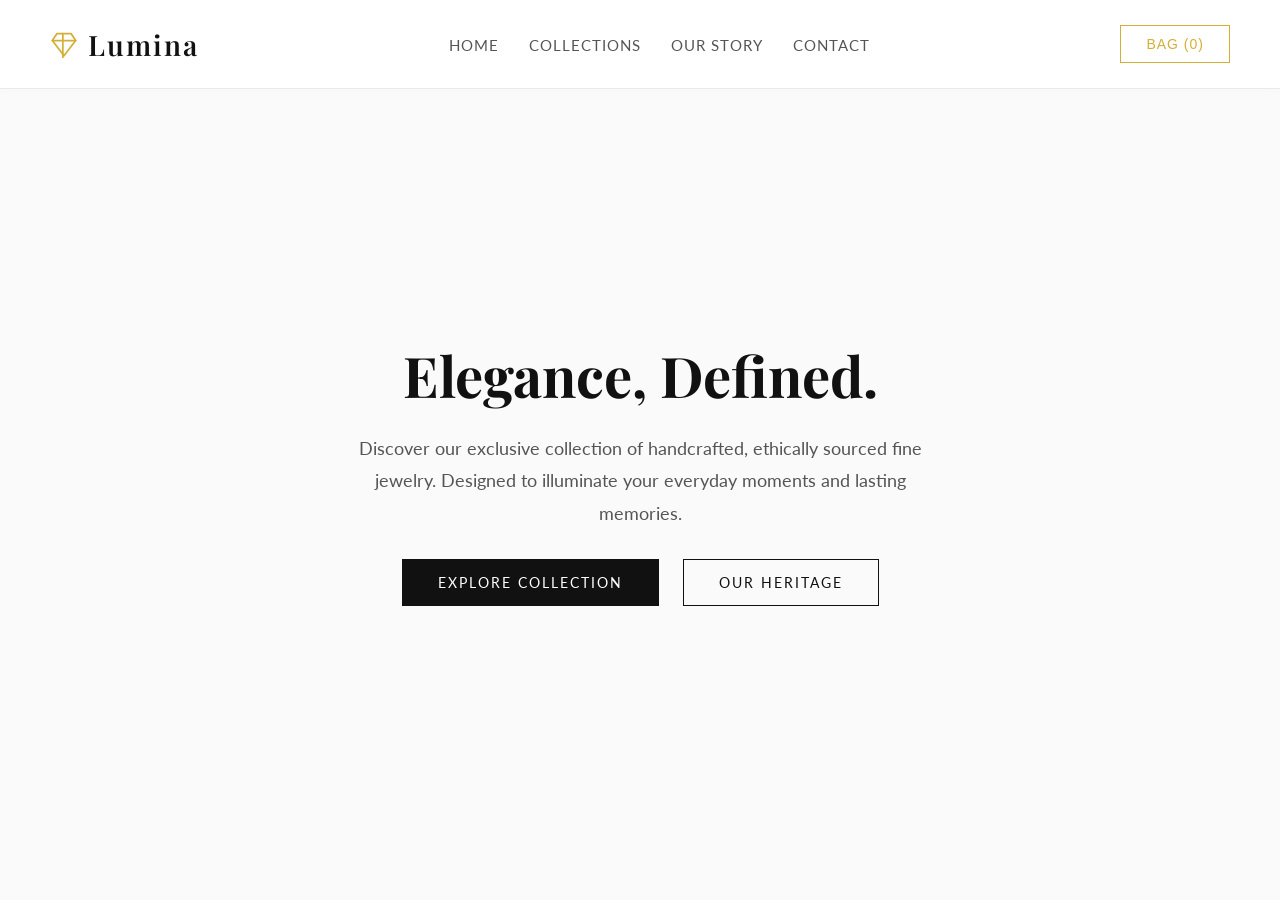
==== index.html @ 466f33d9 "Add files via upload" ====
<!DOCTYPE html>
<html lang="en">
<head>
    <meta charset="UTF-8">
    <meta name="viewport" content="width=device-width, initial-scale=1.0">
    <title>Lumina | Fine Jewelry</title>
    <link rel="stylesheet" href="style.css">
    
    <link rel="preconnect" href="https://app.snipcart.com">
    <link rel="preconnect" href="https://cdn.snipcart.com">
    <link rel="stylesheet" href="https://cdn.snipcart.com/themes/v3.0.31/default/snipcart.css" />
</head>
<body>

    <header>
        <div class="logo" style="display: flex; align-items: center; gap: 10px;">
            <svg width="28" height="28" viewBox="0 0 24 24" fill="none" stroke="#D4AF37" stroke-width="1.5" stroke-linecap="round" stroke-linejoin="round">
                <path d="M6 3h12l4 6-10 13L2 9Z"></path>
                <path d="M11 3v21"></path>
                <path d="M2 9h20"></path>
            </svg>
            Lumina
        </div>
        <nav>
            <ul class="nav-links">
                <li><a href="index.html">Home</a></li>
                <li><a href="products.html">Collections</a></li>
                <li><a href="about.html">Our Story</a></li>
                <li><a href="contact.html">Contact</a></li>
            </ul>
        </nav>
        <button class="snipcart-checkout yellow-basket">
            Bag (<span class="snipcart-items-count">0</span>)
        </button>
    </header>

    <main class="hero">
        <div class="hero-content">
            <h1>Elegance, Defined.</h1>
            <p>Discover our exclusive collection of handcrafted, ethically sourced fine jewelry. Designed to illuminate your everyday moments and lasting memories.</p>
            <div class="cta-buttons">
                <a href="products.html" class="btn primary-btn">Explore Collection</a>
                <a href="about.html" class="btn secondary-btn">Our Heritage</a>
            </div>
        </div>
    </main>

    <script async src="https://cdn.snipcart.com/themes/v3.0.31/default/snipcart.js"></script>
    <div hidden id="snipcart" data-api-key="ODQwMzdhNmEtYWU3Ny00MjI5LTlhM2MtNGY4MDAyZmQyNzFiNjM5MDkyNjI5MzI3NDUwMDEy" data-currency="php"></div>
    <script src="script.js"></script>
</body>
</html>
---- style.css ----
@import url('https://fonts.googleapis.com/css2?family=Playfair+Display:ital,wght@0,400;0,600;1,400&family=Lato:wght@300;400&display=swap');

/* General Reset & Luxury Typography */
* { 
    margin: 0; 
    padding: 0; 
    box-sizing: border-box; 
}

body { 
    background-color: #FAFAFA; /* Pearl White */
    color: #333333; /* Soft Onyx */
    font-family: 'Lato', sans-serif; 
}

h1, h2, h3, .logo {
    font-family: 'Playfair Display', serif;
}

/* Header & Navigation */
header { 
    display: flex; 
    justify-content: space-between; 
    align-items: center; 
    padding: 25px 50px; 
    background-color: #FFFFFF; 
    border-bottom: 1px solid #EAEAEA;
    box-shadow: 0 2px 10px rgba(0,0,0,0.02);
}

.logo { 
    font-size: 28px; 
    font-weight: 600; 
    letter-spacing: 2px; 
    color: #111;
}

.nav-links { 
    list-style: none; 
    display: flex; 
    gap: 30px; 
}

.nav-links a { 
    color: #555555; 
    text-decoration: none; 
    font-size: 15px;
    letter-spacing: 1px;
    text-transform: uppercase;
    transition: color 0.3s ease; 
}

.nav-links a:hover { 
    color: #D4AF37; /* Luxury Gold */
}

/* The Gold Basket */
.yellow-basket { 
    background-color: transparent; 
    color: #D4AF37; 
    border: 1px solid #D4AF37; 
    padding: 10px 25px; 
    border-radius: 0px; /* Sharp corners for luxury feel */
    cursor: pointer; 
    font-size: 14px; 
    text-transform: uppercase;
    letter-spacing: 1px;
    transition: all 0.4s ease; 
}

.yellow-basket:hover { 
    background-color: #D4AF37; 
    color: #FFFFFF; 
}

/* Hero Section */
.hero {
    height: 85vh;
    display: flex;
    align-items: center;
    justify-content: center;
    text-align: center;
    padding: 0 20px;
    /* Elegant Jewelry Background */
    background: linear-gradient(rgba(250, 250, 250, 0.3), rgba(250, 250, 250, 0.8)), url('https://images.unsplash.com/photo-1515562141207-7a88fb7ce338?auto=format&fit=crop&w=1920&q=80');
    background-size: cover;
    background-position: center;
}

.hero-content h1 { 
    font-size: 56px; 
    margin-bottom: 20px; 
    color: #111;
}

.hero-content p { 
    font-size: 18px; 
    max-width: 600px; 
    margin: 0 auto 30px auto; 
    color: #555; 
    line-height: 1.8; 
}

/* Buttons */
.btn { 
    padding: 14px 35px; 
    text-decoration: none; 
    font-size: 14px;
    text-transform: uppercase;
    letter-spacing: 2px;
    margin: 0 10px; 
    display: inline-block; 
    cursor: pointer; 
    border: 1px solid #111; 
    transition: all 0.4s ease;
}

.primary-btn { 
    background-color: #111; 
    color: #FFF; 
}

.primary-btn:hover {
    background-color: #D4AF37;
    border-color: #D4AF37;
}

.secondary-btn { 
    background-color: transparent; 
    color: #111; 
}

.secondary-btn:hover {
    background-color: #f0f0f0;
}

/* Animations */
@keyframes fadeUp {
    from { opacity: 0; transform: translateY(30px); }
    to { opacity: 1; transform: translateY(0); }
}

.hero-content {
    opacity: 0;
    animation: fadeUp 1.2s ease forwards;
}

/* Snipcart Luxury Theme Overrides */
#snipcart {
    --bgColor-default: #FFFFFF; 
    --bgColor-alt: #FAFAFA;
    --color-default: #333333;
    --color-alt: #777777;
    --color-icon: #D4AF37;
    --color-brand: #D4AF37;
    --color-link: #D4AF37;
    --color-buttonPrimary: #111111;
    --color-buttonPrimary-hover: #D4AF37;
    --color-buttonPrimary-text: #FFFFFF; 
    --borderColor-default: #EEEEEE;
}

/* Mobile Responsiveness */
@media (max-width: 768px) {
    header { flex-direction: column; padding: 20px; gap: 15px; text-align: center; }
    .nav-links { flex-wrap: wrap; justify-content: center; gap: 15px; }
    .hero-content h1 { font-size: 36px; }
}
/* =========================================
   LUXURY PRODUCT GRID - 
   ========================================= */
.shop-container { 
    max-width: 1200px; 
    margin: 60px auto; 
    padding: 20px; 
}

.product-grid { 
    display: grid; 
    grid-template-columns: repeat(auto-fit, minmax(300px, 1fr)); 
    gap: 40px; 
}

.product-card { 
    background-color: #FFFFFF; 
    padding: 30px; 
    text-align: center; 
    border: 1px solid #EAEAEA;
    transition: all 0.5s ease; 
    opacity: 0; 
    animation: fadeUp 0.8s ease forwards;
}

.product-card:hover { 
    transform: translateY(-8px); 
    box-shadow: 0 15px 30px rgba(0,0,0,0.05); 
    border-color: #D4AF37;
}

/* Staggered Animations */
.product-card:nth-child(1) { animation-delay: 0.1s; }
.product-card:nth-child(2) { animation-delay: 0.2s; }
.product-card:nth-child(3) { animation-delay: 0.3s; }
.product-card:nth-child(4) { animation-delay: 0.4s; }
.product-card:nth-child(5) { animation-delay: 0.5s; }

.product-card h3 { 
    margin-bottom: 10px; 
    font-size: 22px; 
    color: #111;
}

.product-card .category { 
    font-size: 11px; 
    color: #D4AF37; 
    margin-bottom: 15px; 
    text-transform: uppercase; 
    letter-spacing: 2px;
}

.product-card .desc { 
    font-size: 14px; 
    color: #777; 
    margin-bottom: 25px; 
    height: 40px; 
    line-height: 1.5;
}

.product-card .price { 
    font-size: 20px; 
    font-weight: 600; 
    margin-bottom: 25px; 
    color: #111;
}

.product-img {
    width: 100%;
    height: 280px;
    object-fit: cover;
    margin-bottom: 20px;
    transition: transform 0.7s ease;
}

.product-card:hover .product-img {
    transform: scale(1.05);
}

.search-container input {
    padding: 12px 20px; 
    width: 100%; 
    max-width: 400px; 
    border: 1px solid #EAEAEA; 
    background-color: #FAFAFA; 
    color: #333; 
    font-family: 'Lato', sans-serif;
    outline: none;
    transition: border 0.3s ease;
}

.search-container input:focus {
    border-color: #D4AF37;
}
/* =========================================
   ABOUT PAGE (LUXURY THEME)
   ========================================= */
.about-container { max-width: 1000px; margin: 60px auto; padding: 20px; text-align: center; }
.company-info h1 { margin-bottom: 20px; color: #111; font-size: 36px; }
.company-info p { color: #555; line-height: 1.8; margin-bottom: 50px; }
.mission-vision { display: flex; gap: 30px; margin-bottom: 60px; }
.mission-vision .card { background-color: #FFF; padding: 40px; border: 1px solid #EAEAEA; flex: 1; box-shadow: 0 5px 15px rgba(0,0,0,0.02); }
.mission-vision h2 { color: #D4AF37; margin-bottom: 20px; font-size: 24px; }

.team-section { margin-bottom: 60px; }
.team-section h2 { margin-bottom: 40px; color: #111; font-size: 32px;}
.hierarchy { display: flex; flex-direction: column; align-items: center; gap: 40px; }
.tier { display: flex; justify-content: center; gap: 30px; }
.team-member { background-color: #FFF; padding: 30px 50px; border: 1px solid #EAEAEA; text-align: center; min-width: 250px; box-shadow: 0 5px 15px rgba(0,0,0,0.02); }
.team-img { width: 80px; height: 80px; border-radius: 50%; object-fit: cover; border: 2px solid #D4AF37; margin-bottom: 15px; }
.team-member h3 { margin-bottom: 5px; font-size: 20px; color: #111; }
.team-member .role { color: #D4AF37; font-size: 12px; text-transform: uppercase; letter-spacing: 1px; }

.suppliers-section { background-color: #FFF; padding: 40px; border: 1px solid #EAEAEA; }
.suppliers-section h2 { color: #111; margin-bottom: 20px; }
.suppliers-section ul { list-style: none; color: #555; line-height: 2; }

/* =========================================
   CONTACT PAGE (LUXURY THEME)
   ========================================= */
.contact-container { max-width: 1000px; margin: 60px auto; padding: 20px; }
.contact-wrapper { display: flex; gap: 50px; flex-wrap: wrap; }
.contact-info, .contact-form-container { flex: 1; min-width: 300px; background-color: #FFF; padding: 40px; border: 1px solid #EAEAEA; box-shadow: 0 5px 15px rgba(0,0,0,0.02); }
.contact-info h2, .contact-form-container h2 { margin-bottom: 25px; color: #111; }
.contact-info p { color: #555; margin-bottom: 25px; line-height: 1.8; }
.info-list { list-style: none; margin-bottom: 30px; }
.info-list li { margin-bottom: 15px; color: #333; }

.contact-form .form-group { margin-bottom: 25px; }
.contact-form label { display: block; margin-bottom: 10px; color: #555; font-size: 12px; text-transform: uppercase; letter-spacing: 1px; text-align: left; }
.contact-form input, .contact-form select, .contact-form textarea { width: 100%; padding: 15px; background-color: #FAFAFA; border: 1px solid #EAEAEA; color: #333; font-family: 'Lato', sans-serif; outline: none; transition: border 0.3s ease; }
.contact-form input:focus, .contact-form select:focus, .contact-form textarea:focus { border-color: #D4AF37; }
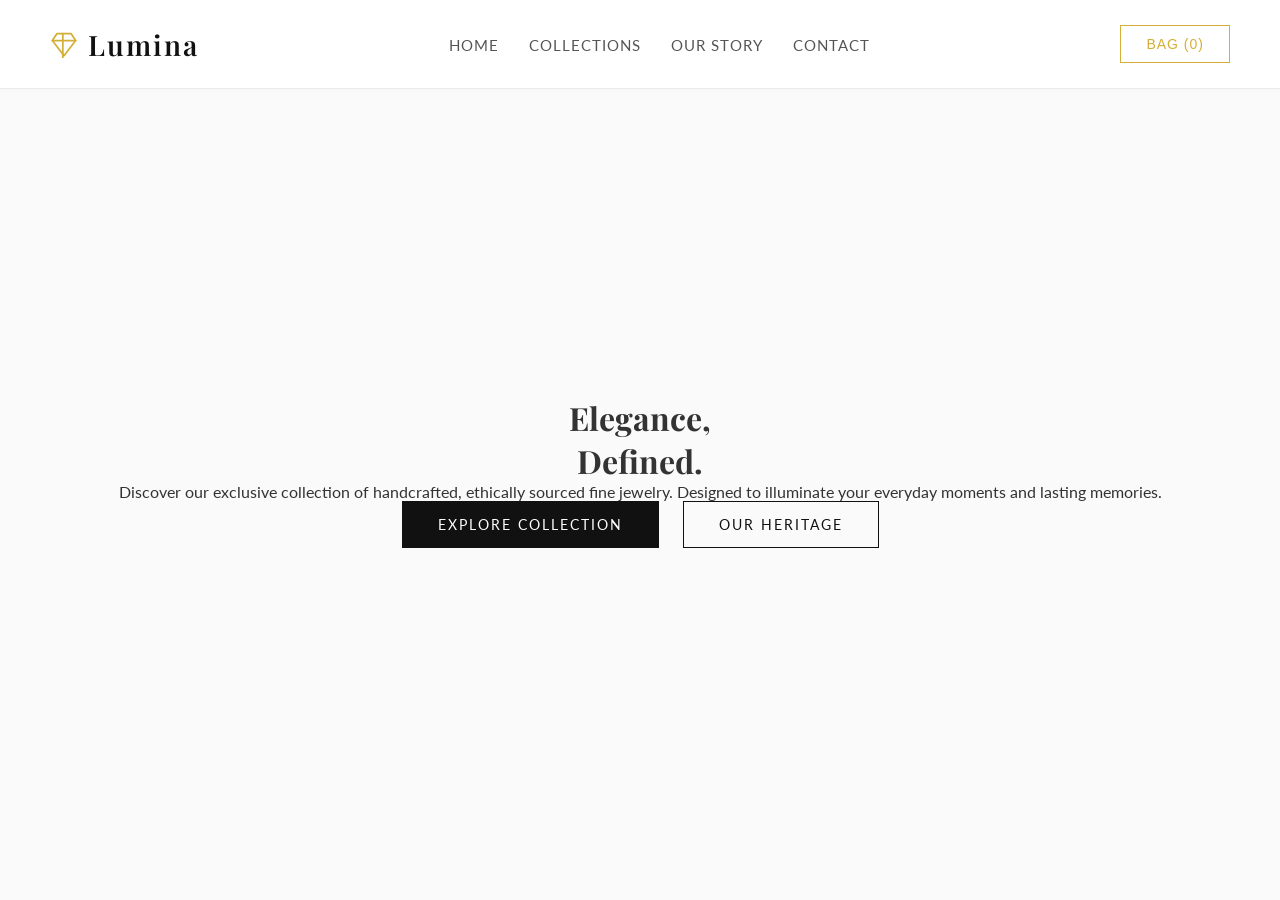
==== commit b02d6737: "Update index.html" ====
--- a/index.html
+++ b/index.html
@@ -1,52 +1,53 @@
-<!DOCTYPE html>
-<html lang="en">
-<head>
-    <meta charset="UTF-8">
-    <meta name="viewport" content="width=device-width, initial-scale=1.0">
-    <title>Lumina | Fine Jewelry</title>
-    <link rel="stylesheet" href="style.css">
-    
-    <link rel="preconnect" href="https://app.snipcart.com">
-    <link rel="preconnect" href="https://cdn.snipcart.com">
-    <link rel="stylesheet" href="https://cdn.snipcart.com/themes/v3.0.31/default/snipcart.css" />
-</head>
-<body>
+    <!DOCTYPE html>
+    <html lang="en">
+    <head>
+        <meta charset="UTF-8">
+        <meta name="viewport" content="width=device-width, initial-scale=1.0">
+        <title>Lumina | Fine Jewelry</title>
+        <link rel="stylesheet" href="style.css">
+        
+        <link rel="preconnect" href="https://app.snipcart.com">
+        <link rel="preconnect" href="https://cdn.snipcart.com">
+        <link rel="stylesheet" href="https://cdn.snipcart.com/themes/v3.0.31/default/snipcart.css" />
+    </head>
+    <body>
 
-    <header>
-        <div class="logo" style="display: flex; align-items: center; gap: 10px;">
-            <svg width="28" height="28" viewBox="0 0 24 24" fill="none" stroke="#D4AF37" stroke-width="1.5" stroke-linecap="round" stroke-linejoin="round">
-                <path d="M6 3h12l4 6-10 13L2 9Z"></path>
-                <path d="M11 3v21"></path>
-                <path d="M2 9h20"></path>
-            </svg>
-            Lumina
-        </div>
-        <nav>
-            <ul class="nav-links">
-                <li><a href="index.html">Home</a></li>
-                <li><a href="products.html">Collections</a></li>
-                <li><a href="about.html">Our Story</a></li>
-                <li><a href="contact.html">Contact</a></li>
-            </ul>
-        </nav>
-        <button class="snipcart-checkout yellow-basket">
-            Bag (<span class="snipcart-items-count">0</span>)
-        </button>
-    </header>
+        <header>
+            <div class="logo" style="display: flex; align-items: center; gap: 10px;">
+                <svg width="28" height="28" viewBox="0 0 24 24" fill="none" stroke="#D4AF37" stroke-width="1.5" stroke-linecap="round" stroke-linejoin="round">
+                    <path d="M6 3h12l4 6-10 13L2 9Z"></path>
+                    <path d="M11 3v21"></path>
+                    <path d="M2 9h20"></path>
+                </svg>
+                Lumina
+            </div>
+            <nav>
+                <ul class="nav-links">
+                    <li><a href="index.html">Home</a></li>
+                    <li><a href="products.html">Collections</a></li>
+                    <li><a href="about.html">Our Story</a></li>
+                    <li><a href="contact.html">Contact</a></li>
+                </ul>
+            </nav>
+            <button class="snipcart-checkout yellow-basket">
+                Bag (<span class="snipcart-items-count">0</span>)
+            </button>
+        </header>
 
-    <main class="hero">
-        <div class="hero-content">
-            <h1>Elegance, Defined.</h1>
-            <p>Discover our exclusive collection of handcrafted, ethically sourced fine jewelry. Designed to illuminate your everyday moments and lasting memories.</p>
-            <div class="cta-buttons">
-                <a href="products.html" class="btn primary-btn">Explore Collection</a>
-                <a href="about.html" class="btn secondary-btn">Our Heritage</a>
+        <main class="hero">
+            <div class="hero-text">
+                <h1>Elegance,<br>Defined.</h1>
+                <p>Discover our exclusive collection of handcrafted, ethically sourced fine jewelry. Designed to illuminate your everyday moments and lasting memories.</p>
+                <div class="cta-buttons">
+                    <a href="products.html" class="btn primary-btn">Explore Collection</a>
+                    <a href="about.html" class="btn secondary-btn">Our Heritage</a>
+                </div>
             </div>
-        </div>
-    </main>
+            <div class="hero-image"></div>
+        </main>
 
-    <script async src="https://cdn.snipcart.com/themes/v3.0.31/default/snipcart.js"></script>
-    <div hidden id="snipcart" data-api-key="ODQwMzdhNmEtYWU3Ny00MjI5LTlhM2MtNGY4MDAyZmQyNzFiNjM5MDkyNjI5MzI3NDUwMDEy" data-currency="php"></div>
-    <script src="script.js"></script>
-</body>
-</html>+        <script async src="https://cdn.snipcart.com/themes/v3.0.31/default/snipcart.js"></script>
+        <div hidden id="snipcart" data-api-key="ODQwMzdhNmEtYWU3Ny00MjI5LTlhM2MtNGY4MDAyZmQyNzFiNjM5MDkyNjI5MzI3NDUwMDEy" data-currency="php"></div>
+        <script src="script.js"></script>
+    </body>
+    </html>
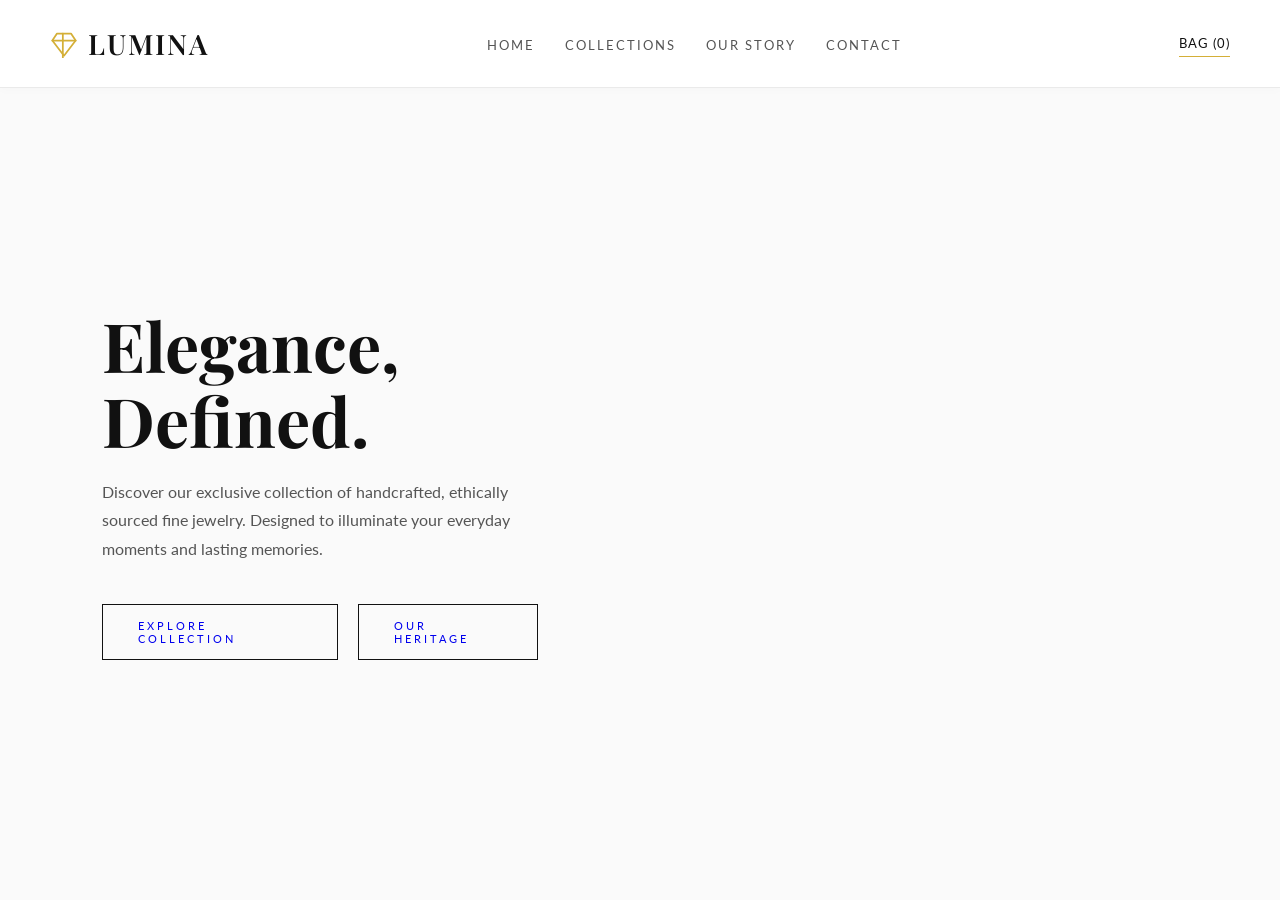
==== commit a0cb9adb: "Update index.html" ====
--- a/index.html
+++ b/index.html
@@ -47,7 +47,7 @@
         </main>
 
         <script async src="https://cdn.snipcart.com/themes/v3.0.31/default/snipcart.js"></script>
-        <div hidden id="snipcart" data-api-key="ODQwMzdhNmEtYWU3Ny00MjI5LTlhM2MtNGY4MDAyZmQyNzFiNjM5MDkyNjI5MzI3NDUwMDEy" data-currency="php"></div>
+        <div hidden id="snipcart" data-api-key="ZjcyM2M0YTAtOWQ5Zi00ODljLTkwZDQtMDY2Mzk1NTE3ZDMyNjM5MTAwMDE5Mzc3NTAxNTI1" data-currency="php"></div>
         <script src="script.js"></script>
     </body>
     </html>
--- a/style.css
+++ b/style.css
@@ -1,6 +1,8 @@
 @import url('https://fonts.googleapis.com/css2?family=Playfair+Display:ital,wght@0,400;0,600;1,400&family=Lato:wght@300;400&display=swap');
 
-/* General Reset & Luxury Typography */
+/* =========================================
+   GENERAL RESET & LUXURY TYPOGRAPHY
+   ========================================= */
 * { 
     margin: 0; 
     padding: 0; 
@@ -17,7 +19,9 @@
     font-family: 'Playfair Display', serif;
 }
 
-/* Header & Navigation */
+/* =========================================
+   HEADER & NAVIGATION
+   ========================================= */
 header { 
     display: flex; 
     justify-content: space-between; 
@@ -26,6 +30,7 @@
     background-color: #FFFFFF; 
     border-bottom: 1px solid #EAEAEA;
     box-shadow: 0 2px 10px rgba(0,0,0,0.02);
+    position: relative; /* Fixes overlap */
 }
 
 .logo { 
@@ -33,6 +38,7 @@
     font-weight: 600; 
     letter-spacing: 2px; 
     color: #111;
+    text-transform: uppercase;
 }
 
 .nav-links { 
@@ -44,8 +50,8 @@
 .nav-links a { 
     color: #555555; 
     text-decoration: none; 
-    font-size: 15px;
-    letter-spacing: 1px;
+    font-size: 13px;
+    letter-spacing: 2px;
     text-transform: uppercase;
     transition: color 0.3s ease; 
 }
@@ -57,95 +63,249 @@
 /* The Gold Basket */
 .yellow-basket { 
     background-color: transparent; 
-    color: #D4AF37; 
-    border: 1px solid #D4AF37; 
-    padding: 10px 25px; 
-    border-radius: 0px; /* Sharp corners for luxury feel */
+    color: #111; 
+    border: none;
+    border-bottom: 1px solid #D4AF37;
+    padding: 5px 0; 
     cursor: pointer; 
-    font-size: 14px; 
+    font-size: 13px; 
+    font-family: 'Lato', sans-serif;
     text-transform: uppercase;
     letter-spacing: 1px;
     transition: all 0.4s ease; 
 }
 
 .yellow-basket:hover { 
-    background-color: #D4AF37; 
-    color: #FFFFFF; 
-}
-
-/* Hero Section */
+    color: #D4AF37; 
+}
+
+/* =========================================
+   HERO SECTION (SPLIT EDITORIAL DESIGN)
+   ========================================= */
 .hero {
-    height: 85vh;
+    height: 88vh; 
     display: flex;
     align-items: center;
-    justify-content: center;
-    text-align: center;
-    padding: 0 20px;
-    /* Elegant Jewelry Background */
-    background: linear-gradient(rgba(250, 250, 250, 0.3), rgba(250, 250, 250, 0.8)), url('https://images.unsplash.com/photo-1515562141207-7a88fb7ce338?auto=format&fit=crop&w=1920&q=80');
-    background-size: cover;
-    background-position: center;
-}
-
-.hero-content h1 { 
-    font-size: 56px; 
+    justify-content: space-between;
+    background-color: #FAFAFA;
+    padding: 0; /* Removing padding so the image bleeds to the edge */
+}
+
+.hero-text {
+    width: 50%;
+    padding: 0 8%;
+    text-align: left;
+    opacity: 0;
+    animation: slideRight 1.2s ease forwards;
+}
+
+.hero-image {
+    width: 50%;
+    height: 100%;
+    /* Stunning crisp jewelry image, no fade */
+    background: url('https://images.unsplash.com/photo-1515562141207-7a88fb7ce338?auto=format&fit=crop&w=1920&q=80') center/cover no-repeat;
+    opacity: 0;
+    animation: slideLeft 1.2s ease forwards;
+}
+
+.hero-text h1 { 
+    font-size: 68px; /* Massive editorial font */
     margin-bottom: 20px; 
     color: #111;
-}
-
-.hero-content p { 
-    font-size: 18px; 
-    max-width: 600px; 
-    margin: 0 auto 30px auto; 
+    line-height: 1.1;
+}
+
+.hero-text p { 
+    font-size: 16px; 
+    margin-bottom: 40px; 
     color: #555; 
     line-height: 1.8; 
-}
-
-/* Buttons */
+    max-width: 450px;
+}
+
+.cta-buttons {
+    display: flex;
+    gap: 20px;
+}
+
 .btn { 
     padding: 14px 35px; 
     text-decoration: none; 
-    font-size: 14px;
-    text-transform: uppercase;
-    letter-spacing: 2px;
-    margin: 0 10px; 
+    font-size: 11px;
+    text-transform: uppercase;
+    letter-spacing: 3px;
+    margin: 0; /* Resetting margin for the flex layout */
     display: inline-block; 
     cursor: pointer; 
     border: 1px solid #111; 
     transition: all 0.4s ease;
 }
 
-.primary-btn { 
-    background-color: #111; 
-    color: #FFF; 
-}
-
-.primary-btn:hover {
-    background-color: #D4AF37;
-    border-color: #D4AF37;
-}
-
-.secondary-btn { 
+/* Custom Sliding Animations */
+@keyframes slideRight {
+    from { opacity: 0; transform: translateX(-40px); }
+    to { opacity: 1; transform: translateX(0); }
+}
+
+@keyframes slideLeft {
+    from { opacity: 0; transform: translateX(40px); }
+    to { opacity: 1; transform: translateX(0); }
+}
+
+/* =========================================
+   "LOOKBOOK" COLLECTION LAYOUT
+   ========================================= */
+.shop-container { max-width: 1000px; margin: 60px auto; padding: 20px; }
+
+.product-grid { 
+    display: flex; 
+    flex-direction: column; 
+    gap: 80px; 
+}
+
+.product-card { 
+    display: flex;
+    flex-direction: row;
+    align-items: center;
     background-color: transparent; 
-    color: #111; 
-}
-
-.secondary-btn:hover {
-    background-color: #f0f0f0;
-}
-
-/* Animations */
+    border: none;
+    border-bottom: 1px solid #EAEAEA;
+    padding-bottom: 50px;
+    gap: 50px;
+    opacity: 0; 
+    animation: fadeUp 0.8s ease forwards;
+}
+
+.product-card:nth-child(1) { animation-delay: 0.1s; }
+.product-card:nth-child(2) { animation-delay: 0.2s; }
+.product-card:nth-child(3) { animation-delay: 0.3s; }
+.product-card:nth-child(4) { animation-delay: 0.4s; }
+.product-card:nth-child(5) { animation-delay: 0.5s; }
+
+.product-img {
+    width: 50%;
+    height: 450px; 
+    object-fit: cover;
+    border-radius: 4px;
+    box-shadow: 0 10px 30px rgba(0,0,0,0.05);
+}
+
+.product-info {
+    width: 50%;
+    text-align: left;
+    display: flex;
+    flex-direction: column;
+}
+
+.product-info h3 { margin-bottom: 15px; font-size: 32px; color: #111; }
+.product-info .category { font-size: 12px; color: #D4AF37; margin-bottom: 25px; text-transform: uppercase; letter-spacing: 3px; }
+.product-info .desc { font-size: 15px; color: #555; margin-bottom: 35px; line-height: 1.8; }
+.product-info .price { font-size: 24px; font-weight: 600; margin-bottom: 35px; color: #111; }
+
+.bag-btn {
+    align-self: flex-start;
+    background: transparent;
+    color: #111;
+    border: 1px solid #111;
+    padding: 15px 35px;
+    font-size: 11px;
+    text-transform: uppercase;
+    letter-spacing: 3px;
+    cursor: pointer;
+    transition: all 0.4s ease;
+}
+
+.bag-btn:hover { background: #111; color: #FFF; border-color: #111; }
+
+
+/* =========================================
+   ATELIER (ABOUT) PAGE
+   ========================================= */
+.about-container { max-width: 900px; margin: 80px auto; padding: 20px; text-align: center; }
+.company-info h1 { margin-bottom: 30px; color: #111; font-size: 48px; letter-spacing: 2px; }
+.company-info > p { color: #555; line-height: 2; margin: 0 auto 80px; max-width: 700px; font-size: 16px; font-weight: 300; }
+
+.mission-vision { display: flex; gap: 60px; margin-bottom: 100px; text-align: left; }
+.mission-vision .card { background: transparent; padding: 0; border: none; border-top: 1px solid #D4AF37; padding-top: 30px; flex: 1; box-shadow: none; }
+.mission-vision h2 { color: #111; margin-bottom: 20px; font-size: 28px; }
+.mission-vision p { color: #555; line-height: 1.8; font-size: 15px; }
+
+.team-section { margin-bottom: 100px; }
+.team-section h2 { margin-bottom: 60px; font-size: 36px; color: #111; letter-spacing: 1px; }
+
+/* Horizontal Artisan Layout */
+.hierarchy { 
+    display: flex; 
+    flex-direction: row; 
+    justify-content: center; 
+    align-items: flex-start; 
+    gap: 80px; 
+    flex-wrap: wrap; 
+}
+
+.tier { 
+    display: contents; 
+}
+
+.team-member { 
+    background: transparent; 
+    padding: 0; 
+    border: none; 
+    text-align: center; 
+    min-width: 200px; 
+    box-shadow: none; 
+    transition: transform 0.4s ease; 
+}
+.team-member:hover { transform: translateY(-5px); }
+
+/* High-Fashion Grayscale Effect */
+.team-img { 
+    width: 160px; 
+    height: 160px; 
+    border-radius: 50%; 
+    object-fit: cover; 
+    border: none; 
+    box-shadow: 0 15px 35px rgba(0,0,0,0.08); 
+    margin-bottom: 25px; 
+    filter: grayscale(100%); 
+    transition: all 0.5s ease; 
+}
+.team-member:hover .team-img { filter: grayscale(0%); box-shadow: 0 20px 40px rgba(212, 175, 55, 0.3); }
+
+.team-member h3 { margin-bottom: 8px; font-size: 22px; color: #111; }
+.team-member .role { color: #D4AF37; font-size: 11px; text-transform: uppercase; letter-spacing: 2px; }
+
+/* Suppliers */
+.suppliers-section { border-top: 1px solid #EAEAEA; border-bottom: 1px solid #EAEAEA; padding: 60px 0; background: transparent; }
+.suppliers-section h2 { margin-bottom: 40px; font-size: 28px; color: #111; text-transform: uppercase; letter-spacing: 4px; }
+.suppliers-section ul { list-style: none; display: flex; flex-wrap: wrap; justify-content: center; gap: 40px; }
+.suppliers-section li { color: #777; font-size: 12px; text-transform: uppercase; letter-spacing: 3px; transition: color 0.3s ease; }
+.suppliers-section li:hover { color: #D4AF37; }
+
+/* =========================================
+   CONCIERGE (CONTACT) PAGE
+   ========================================= */
+.contact-container { max-width: 1000px; margin: 60px auto; padding: 20px; text-align: center; }
+.contact-info h2, .contact-form-container h2 { margin-bottom: 20px; color: #111; font-size: 32px; }
+.contact-info p { color: #555; line-height: 1.8; margin-bottom: 40px; }
+.contact-wrapper { display: flex; gap: 50px; flex-wrap: wrap; text-align: left; }
+.contact-info, .contact-form-container { background-color: #FFF; padding: 40px; border: 1px solid #EAEAEA; flex: 1; box-shadow: 0 5px 15px rgba(0,0,0,0.02); }
+.contact-form .form-group { margin-bottom: 25px; }
+.contact-form label { display: block; margin-bottom: 10px; color: #555; font-size: 12px; text-transform: uppercase; letter-spacing: 1px; }
+.contact-form input, .contact-form select, .contact-form textarea { width: 100%; padding: 15px; background-color: #FAFAFA; border: 1px solid #EAEAEA; color: #333; font-family: 'Lato', sans-serif; outline: none; transition: border 0.3s ease; }
+.contact-form input:focus, .contact-form select:focus, .contact-form textarea:focus { border-color: #D4AF37; }
+
+/* =========================================
+   SEARCH BAR & UTILITIES
+   ========================================= */
+.search-container input { padding: 12px 20px; width: 100%; max-width: 400px; border: 1px solid #EAEAEA; background-color: #FAFAFA; color: #333; outline: none; }
+
 @keyframes fadeUp {
     from { opacity: 0; transform: translateY(30px); }
     to { opacity: 1; transform: translateY(0); }
 }
 
-.hero-content {
-    opacity: 0;
-    animation: fadeUp 1.2s ease forwards;
-}
-
-/* Snipcart Luxury Theme Overrides */
+/* Snipcart Light Theme */
 #snipcart {
     --bgColor-default: #FFFFFF; 
     --bgColor-alt: #FAFAFA;
@@ -160,141 +320,31 @@
     --borderColor-default: #EEEEEE;
 }
 
-/* Mobile Responsiveness */
+/* =========================================
+   MOBILE RESPONSIVENESS
+   ========================================= */
 @media (max-width: 768px) {
     header { flex-direction: column; padding: 20px; gap: 15px; text-align: center; }
     .nav-links { flex-wrap: wrap; justify-content: center; gap: 15px; }
-    .hero-content h1 { font-size: 36px; }
-}
-/* =========================================
-   LUXURY PRODUCT GRID - 
-   ========================================= */
-.shop-container { 
-    max-width: 1200px; 
-    margin: 60px auto; 
-    padding: 20px; 
-}
-
-.product-grid { 
-    display: grid; 
-    grid-template-columns: repeat(auto-fit, minmax(300px, 1fr)); 
-    gap: 40px; 
-}
-
-.product-card { 
-    background-color: #FFFFFF; 
-    padding: 30px; 
-    text-align: center; 
-    border: 1px solid #EAEAEA;
-    transition: all 0.5s ease; 
-    opacity: 0; 
-    animation: fadeUp 0.8s ease forwards;
-}
-
-.product-card:hover { 
-    transform: translateY(-8px); 
-    box-shadow: 0 15px 30px rgba(0,0,0,0.05); 
-    border-color: #D4AF37;
-}
-
-/* Staggered Animations */
-.product-card:nth-child(1) { animation-delay: 0.1s; }
-.product-card:nth-child(2) { animation-delay: 0.2s; }
-.product-card:nth-child(3) { animation-delay: 0.3s; }
-.product-card:nth-child(4) { animation-delay: 0.4s; }
-.product-card:nth-child(5) { animation-delay: 0.5s; }
-
-.product-card h3 { 
-    margin-bottom: 10px; 
-    font-size: 22px; 
-    color: #111;
-}
-
-.product-card .category { 
-    font-size: 11px; 
-    color: #D4AF37; 
-    margin-bottom: 15px; 
-    text-transform: uppercase; 
-    letter-spacing: 2px;
-}
-
-.product-card .desc { 
-    font-size: 14px; 
-    color: #777; 
-    margin-bottom: 25px; 
-    height: 40px; 
-    line-height: 1.5;
-}
-
-.product-card .price { 
-    font-size: 20px; 
-    font-weight: 600; 
-    margin-bottom: 25px; 
-    color: #111;
-}
-
-.product-img {
-    width: 100%;
-    height: 280px;
-    object-fit: cover;
-    margin-bottom: 20px;
-    transition: transform 0.7s ease;
-}
-
-.product-card:hover .product-img {
-    transform: scale(1.05);
-}
-
-.search-container input {
-    padding: 12px 20px; 
-    width: 100%; 
-    max-width: 400px; 
-    border: 1px solid #EAEAEA; 
-    background-color: #FAFAFA; 
-    color: #333; 
-    font-family: 'Lato', sans-serif;
-    outline: none;
-    transition: border 0.3s ease;
-}
-
-.search-container input:focus {
-    border-color: #D4AF37;
-}
-/* =========================================
-   ABOUT PAGE (LUXURY THEME)
-   ========================================= */
-.about-container { max-width: 1000px; margin: 60px auto; padding: 20px; text-align: center; }
-.company-info h1 { margin-bottom: 20px; color: #111; font-size: 36px; }
-.company-info p { color: #555; line-height: 1.8; margin-bottom: 50px; }
-.mission-vision { display: flex; gap: 30px; margin-bottom: 60px; }
-.mission-vision .card { background-color: #FFF; padding: 40px; border: 1px solid #EAEAEA; flex: 1; box-shadow: 0 5px 15px rgba(0,0,0,0.02); }
-.mission-vision h2 { color: #D4AF37; margin-bottom: 20px; font-size: 24px; }
-
-.team-section { margin-bottom: 60px; }
-.team-section h2 { margin-bottom: 40px; color: #111; font-size: 32px;}
-.hierarchy { display: flex; flex-direction: column; align-items: center; gap: 40px; }
-.tier { display: flex; justify-content: center; gap: 30px; }
-.team-member { background-color: #FFF; padding: 30px 50px; border: 1px solid #EAEAEA; text-align: center; min-width: 250px; box-shadow: 0 5px 15px rgba(0,0,0,0.02); }
-.team-img { width: 80px; height: 80px; border-radius: 50%; object-fit: cover; border: 2px solid #D4AF37; margin-bottom: 15px; }
-.team-member h3 { margin-bottom: 5px; font-size: 20px; color: #111; }
-.team-member .role { color: #D4AF37; font-size: 12px; text-transform: uppercase; letter-spacing: 1px; }
-
-.suppliers-section { background-color: #FFF; padding: 40px; border: 1px solid #EAEAEA; }
-.suppliers-section h2 { color: #111; margin-bottom: 20px; }
-.suppliers-section ul { list-style: none; color: #555; line-height: 2; }
-
-/* =========================================
-   CONTACT PAGE (LUXURY THEME)
-   ========================================= */
-.contact-container { max-width: 1000px; margin: 60px auto; padding: 20px; }
-.contact-wrapper { display: flex; gap: 50px; flex-wrap: wrap; }
-.contact-info, .contact-form-container { flex: 1; min-width: 300px; background-color: #FFF; padding: 40px; border: 1px solid #EAEAEA; box-shadow: 0 5px 15px rgba(0,0,0,0.02); }
-.contact-info h2, .contact-form-container h2 { margin-bottom: 25px; color: #111; }
-.contact-info p { color: #555; margin-bottom: 25px; line-height: 1.8; }
-.info-list { list-style: none; margin-bottom: 30px; }
-.info-list li { margin-bottom: 15px; color: #333; }
-
-.contact-form .form-group { margin-bottom: 25px; }
-.contact-form label { display: block; margin-bottom: 10px; color: #555; font-size: 12px; text-transform: uppercase; letter-spacing: 1px; text-align: left; }
-.contact-form input, .contact-form select, .contact-form textarea { width: 100%; padding: 15px; background-color: #FAFAFA; border: 1px solid #EAEAEA; color: #333; font-family: 'Lato', sans-serif; outline: none; transition: border 0.3s ease; }
-.contact-form input:focus, .contact-form select:focus, .contact-form textarea:focus { border-color: #D4AF37; }+    
+    /* Hero Mobile Fix */
+    .hero { flex-direction: column-reverse; height: auto; }
+    .hero-text { width: 100%; padding: 60px 20px; text-align: center; }
+    .hero-text h1 { font-size: 42px; }
+    .hero-text p { margin: 0 auto 30px; }
+    .cta-buttons { justify-content: center; flex-direction: column; }
+    .hero-image { width: 100%; height: 400px; }
+    
+    /* Lookbook Mobile */
+    .product-card { flex-direction: column; gap: 30px; text-align: center; }
+    .product-img { width: 100%; height: 350px; }
+    .product-info { width: 100%; text-align: center; align-items: center; }
+    .bag-btn { align-self: center; }
+    
+    /* About Mobile */
+    .mission-vision { flex-direction: column; gap: 40px; }
+    .hierarchy { gap: 40px; }
+    .suppliers-section ul { flex-direction: column; gap: 20px; }
+    
+    .contact-wrapper { flex-direction: column; }
+}
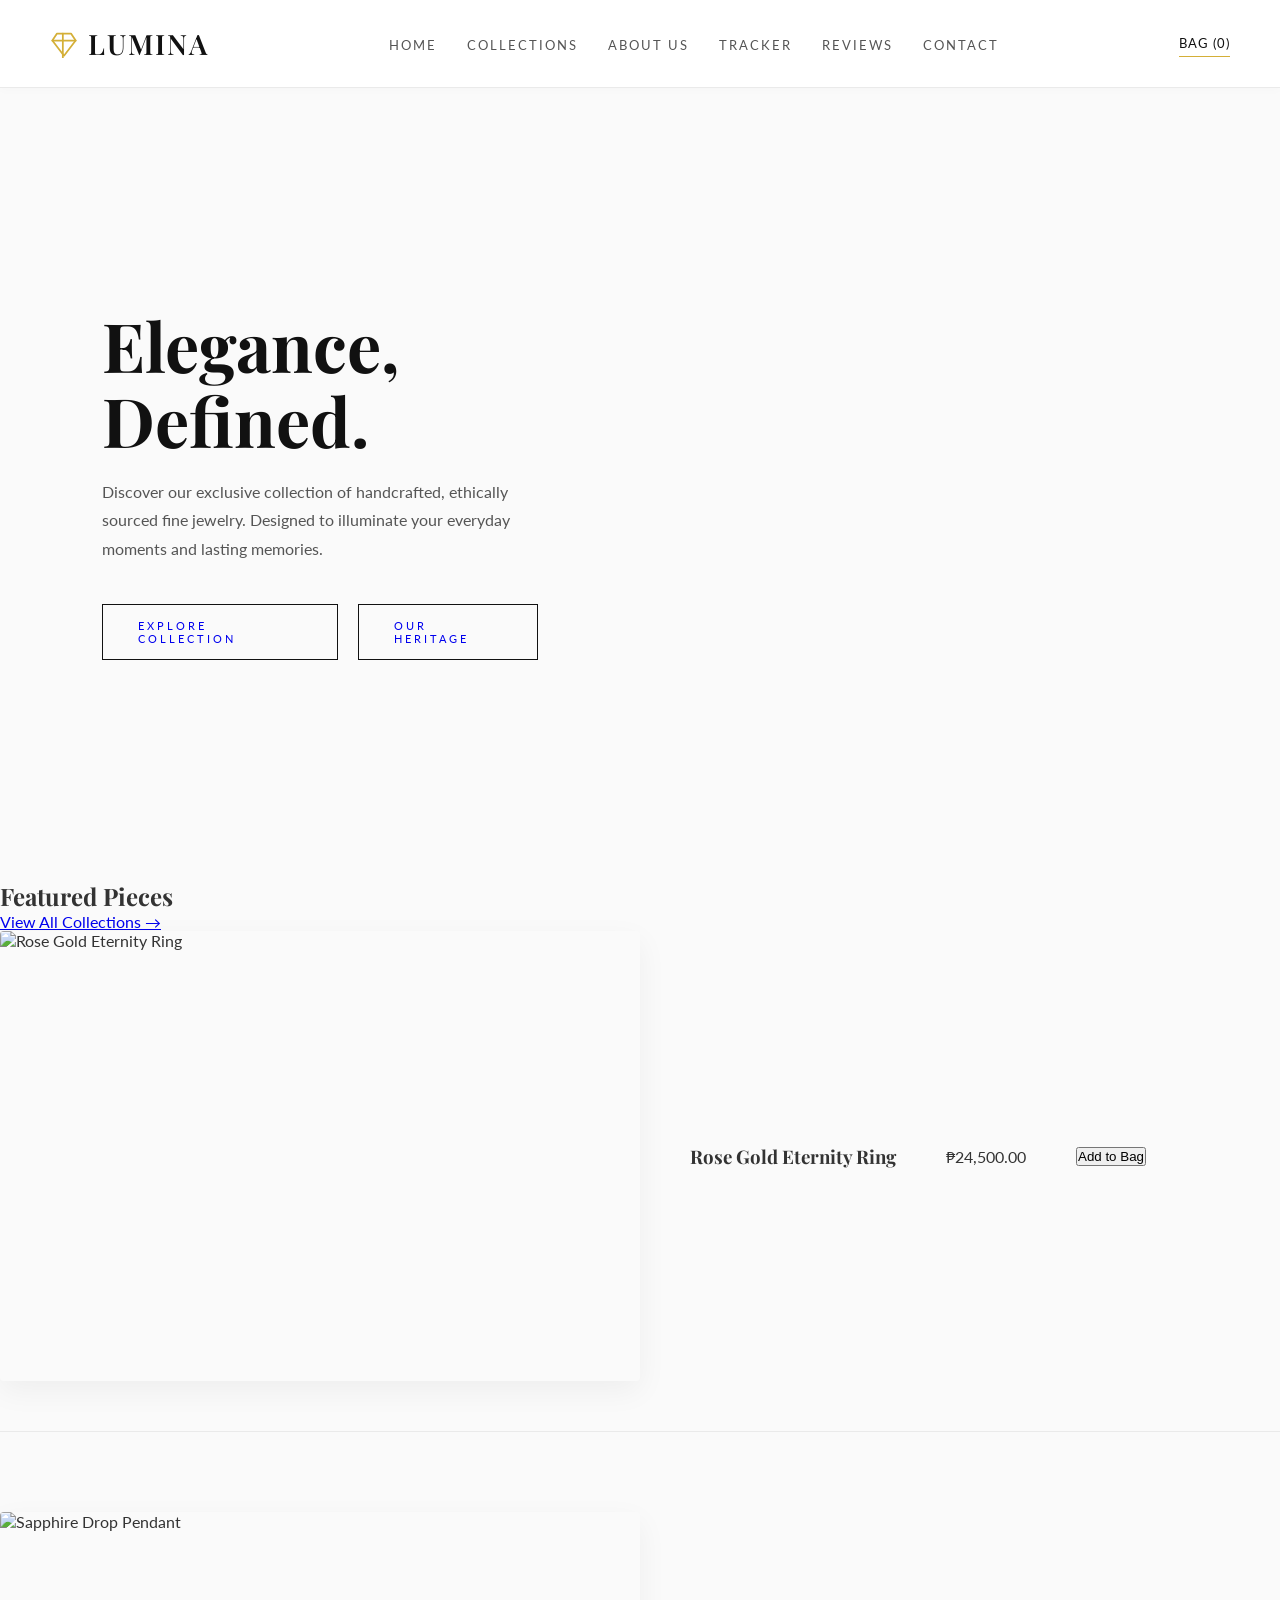
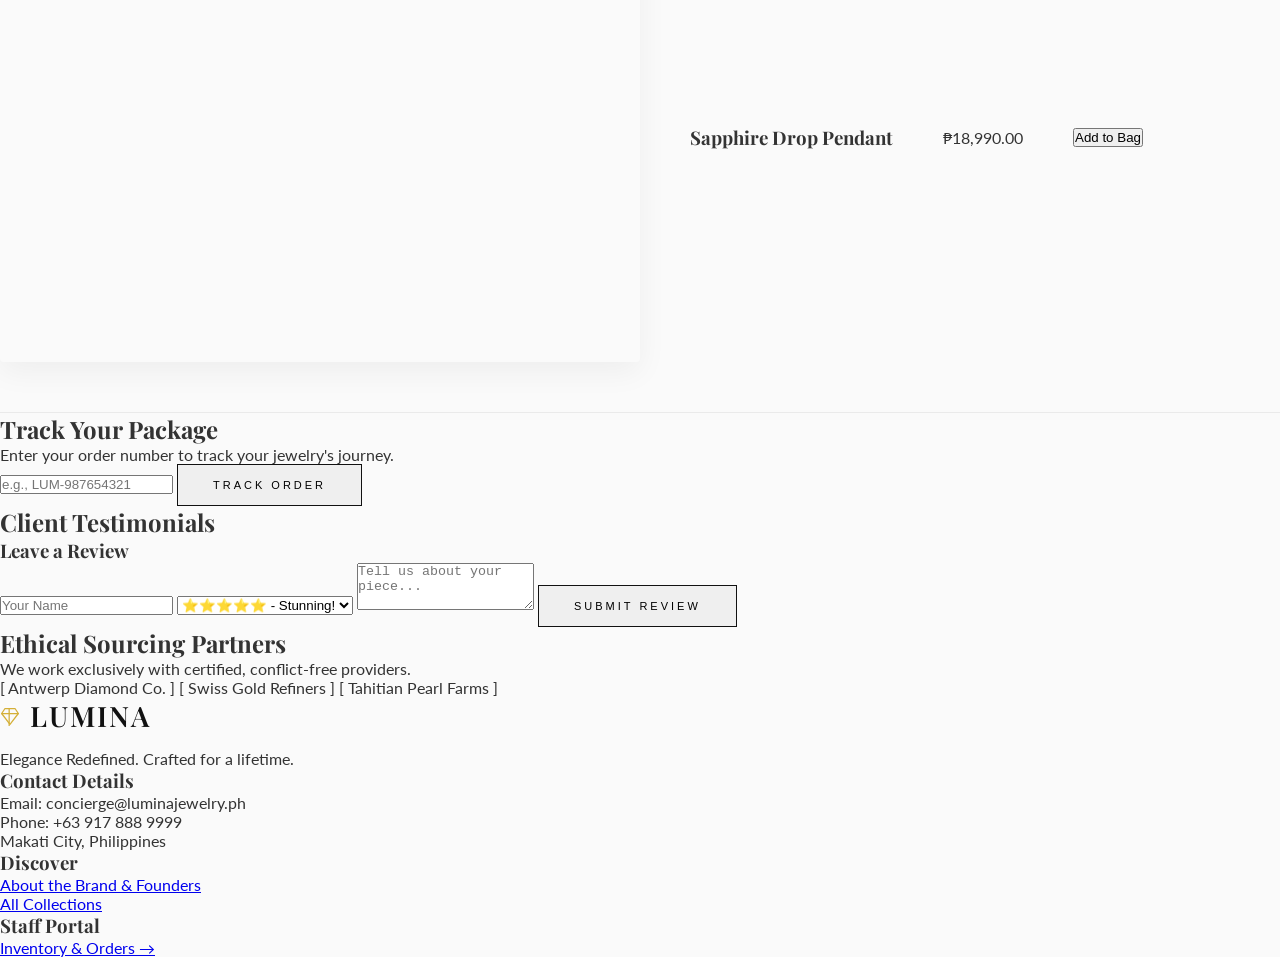
==== commit b2c37120: "Update index.html" ====
--- a/index.html
+++ b/index.html
@@ -1,53 +1,172 @@
-    <!DOCTYPE html>
-    <html lang="en">
-    <head>
-        <meta charset="UTF-8">
-        <meta name="viewport" content="width=device-width, initial-scale=1.0">
-        <title>Lumina | Fine Jewelry</title>
-        <link rel="stylesheet" href="style.css">
-        
-        <link rel="preconnect" href="https://app.snipcart.com">
-        <link rel="preconnect" href="https://cdn.snipcart.com">
-        <link rel="stylesheet" href="https://cdn.snipcart.com/themes/v3.0.31/default/snipcart.css" />
-    </head>
-    <body>
+<!DOCTYPE html>
+<html lang="en">
+<head>
+    <meta charset="UTF-8">
+    <meta name="viewport" content="width=device-width, initial-scale=1.0">
+    <title>Lumina | Fine Jewelry</title>
+    <link rel="stylesheet" href="style.css">
+    
+    <link rel="preconnect" href="https://app.snipcart.com">
+    <link rel="preconnect" href="https://cdn.snipcart.com">
+    <link rel="stylesheet" href="https://cdn.snipcart.com/themes/v3.0.31/default/snipcart.css" />
+</head>
+<body>
 
-        <header>
-            <div class="logo" style="display: flex; align-items: center; gap: 10px;">
-                <svg width="28" height="28" viewBox="0 0 24 24" fill="none" stroke="#D4AF37" stroke-width="1.5" stroke-linecap="round" stroke-linejoin="round">
-                    <path d="M6 3h12l4 6-10 13L2 9Z"></path>
-                    <path d="M11 3v21"></path>
-                    <path d="M2 9h20"></path>
-                </svg>
-                Lumina
+    <header>
+        <div class="logo" style="display: flex; align-items: center; gap: 10px;">
+            <svg width="28" height="28" viewBox="0 0 24 24" fill="none" stroke="#D4AF37" stroke-width="1.5" stroke-linecap="round" stroke-linejoin="round">
+                <path d="M6 3h12l4 6-10 13L2 9Z"></path>
+                <path d="M11 3v21"></path>
+                <path d="M2 9h20"></path>
+            </svg>
+            Lumina
+        </div>
+        <nav>
+           <ul class="nav-links">
+                <li><a href="index.html">Home</a></li>
+                <li><a href="products.html">Collections</a></li>
+                <li><a href="about.html">About us</a></li>
+                <li><a href="tracker.html">Tracker</a></li>
+                <li><a href="reviews.html">Reviews</a></li>
+                <li><a href="contact.html">Contact</a></li>
+            </ul>
+        </nav>
+        <button class="snipcart-checkout yellow-basket">
+            Bag (<span class="snipcart-items-count">0</span>)
+        </button>
+    </header>
+
+    <main class="hero">
+        <div class="hero-text">
+            <h1>Elegance,<br>Defined.</h1>
+            <p>Discover our exclusive collection of handcrafted, ethically sourced fine jewelry. Designed to illuminate your everyday moments and lasting memories.</p>
+            <div class="cta-buttons">
+                <a href="products.html" class="btn primary-btn">Explore Collection</a>
+                <a href="about.html" class="btn secondary-btn">Our Heritage</a>
             </div>
-            <nav>
-                <ul class="nav-links">
-                    <li><a href="index.html">Home</a></li>
-                    <li><a href="products.html">Collections</a></li>
-                    <li><a href="about.html">Our Story</a></li>
-                    <li><a href="contact.html">Contact</a></li>
+        </div>
+        <div class="hero-image"></div>
+    </main>
+
+    <section class="featured-products">
+        <div class="section-header">
+            <h2>Featured Pieces</h2>
+            <a href="products.html" class="view-all">View All Collections &rarr;</a>
+        </div>
+        <div class="product-grid">
+            
+            <div class="product-card">
+                <img src="https://images.pexels.com/photos/3641056/pexels-photo-3641056.jpeg" alt="Rose Gold Eternity Ring" class="product-img">
+                <h3>Rose Gold Eternity Ring</h3>
+                <p class="price">₱24,500.00</p>
+                <button class="snipcart-add-item add-to-cart-btn"
+                  data-item-id="lumina-ring-01"
+                  data-item-price="24500.00"
+                  data-item-url="https://mrnyub.github.io/lumina-jewelry/index.html"
+                  data-item-image="https://images.pexels.com/photos/3641056/pexels-photo-3641056.jpeg"
+                  data-item-name="Rose Gold Eternity Ring">
+                  Add to Bag
+                </button>
+            </div>
+
+            <div class="product-card">
+                <img src="https://images.unsplash.com/photo-1596944924616-7b38e7cfac36?w=600&q=80" alt="Sapphire Drop Pendant" class="product-img">
+                <h3>Sapphire Drop Pendant</h3>
+                <p class="price">₱18,990.00</p>
+                <button class="snipcart-add-item add-to-cart-btn"
+                  data-item-id="lumina-pendant-01"
+                  data-item-price="18990.00"
+                  data-item-url="https://mrnyub.github.io/lumina-jewelry/index.html"
+                  data-item-image="https://images.unsplash.com/photo-1596944924616-7b38e7cfac36?w=600&q=80"
+                  data-item-name="Sapphire Drop Pendant">
+                  Add to Bag
+                </button>
+            </div>
+
+        </div>
+    </section>
+
+    <section class="order-tracking">
+        <div class="tracking-box">
+            <h2>Track Your Package</h2>
+            <p>Enter your order number to track your jewelry's journey.</p>
+            <form id="trackingForm" class="tracking-form">
+                <input type="text" placeholder="e.g., LUM-987654321" required>
+                <button type="submit" class="btn primary-btn">Track Order</button>
+            </form>
+        </div>
+    </section>
+
+    <section class="reviews">
+        <h2>Client Testimonials</h2>
+        <div class="review-grid" id="dynamicReviewGrid"></div>
+
+        <div class="review-form-container">
+            <h3>Leave a Review</h3>
+            <form id="reviewForm" class="review-form">
+                <input type="text" id="reviewName" placeholder="Your Name" required>
+                <select id="reviewRating" required>
+                    <option value="5">⭐⭐⭐⭐⭐ - Stunning!</option>
+                    <option value="4">⭐⭐⭐⭐ - Beautiful</option>
+                    <option value="3">⭐⭐⭐ - Good</option>
+                </select>
+                <textarea id="reviewText" rows="3" placeholder="Tell us about your piece..." required></textarea>
+                <button type="submit" class="btn primary-btn">Submit Review</button>
+            </form>
+            <div id="reviewSuccessMessage" style="display: none; color: #b76e79; text-align: center; margin-top: 15px; font-weight: bold;">
+                Thank you for your feedback! Your review has been posted.
+            </div>
+        </div>
+    </section>
+
+    <section class="suppliers">
+        <h2>Ethical Sourcing Partners</h2>
+        <p>We work exclusively with certified, conflict-free providers.</p>
+        <div class="supplier-logos">
+            <span>[ Antwerp Diamond Co. ]</span>
+            <span>[ Swiss Gold Refiners ]</span>
+            <span>[ Tahitian Pearl Farms ]</span>
+        </div>
+    </section>
+
+    <footer>
+        <div class="footer-content">
+            <div class="footer-column">
+                <div class="logo" style="display: flex; align-items: center; gap: 10px;">
+                    <svg width="20" height="20" viewBox="0 0 24 24" fill="none" stroke="#D4AF37" stroke-width="1.5" stroke-linecap="round" stroke-linejoin="round">
+                        <path d="M6 3h12l4 6-10 13L2 9Z"></path>
+                        <path d="M11 3v21"></path>
+                        <path d="M2 9h20"></path>
+                    </svg>
+                    LUMINA
+                </div>
+                <p style="margin-top: 15px;">Elegance Redefined. Crafted for a lifetime.</p>
+            </div>
+            
+            <div class="footer-column">
+                <h3>Contact Details</h3>
+                <p>Email: concierge@luminajewelry.ph</p>
+                <p>Phone: +63 917 888 9999</p>
+                <p>Makati City, Philippines</p>
+            </div>
+
+            <div class="footer-column">
+                <h3>Discover</h3>
+                <ul>
+                    <li><a href="about.html">About the Brand & Founders</a></li>
+                    <li><a href="products.html">All Collections</a></li>
                 </ul>
-            </nav>
-            <button class="snipcart-checkout yellow-basket">
-                Bag (<span class="snipcart-items-count">0</span>)
-            </button>
-        </header>
+            </div>
 
-        <main class="hero">
-            <div class="hero-text">
-                <h1>Elegance,<br>Defined.</h1>
-                <p>Discover our exclusive collection of handcrafted, ethically sourced fine jewelry. Designed to illuminate your everyday moments and lasting memories.</p>
-                <div class="cta-buttons">
-                    <a href="products.html" class="btn primary-btn">Explore Collection</a>
-                    <a href="about.html" class="btn secondary-btn">Our Heritage</a>
-                </div>
+            <div class="footer-column">
+                <h3>Staff Portal</h3>
+                <a href="inventory.html" class="admin-link">Inventory & Orders &rarr;</a>
             </div>
-            <div class="hero-image"></div>
-        </main>
+        </div>
+    </footer>
 
-        <script async src="https://cdn.snipcart.com/themes/v3.0.31/default/snipcart.js"></script>
-        <div hidden id="snipcart" data-api-key="ZjcyM2M0YTAtOWQ5Zi00ODljLTkwZDQtMDY2Mzk1NTE3ZDMyNjM5MTAwMDE5Mzc3NTAxNTI1" data-currency="php"></div>
-        <script src="script.js"></script>
-    </body>
-    </html>
+    <script async src="https://cdn.snipcart.com/themes/v3.0.31/default/snipcart.js"></script>
+    <div hidden id="snipcart" data-api-key="ZjcyM2M0YTAtOWQ5Zi00ODljLTkwZDQtMDY2Mzk1NTE3ZDMyNjM5MTAwMDE5Mzc3NTAxNTI1" data-currency="php"></div>
+    <script src="script.js"></script>
+</body>
+</html>
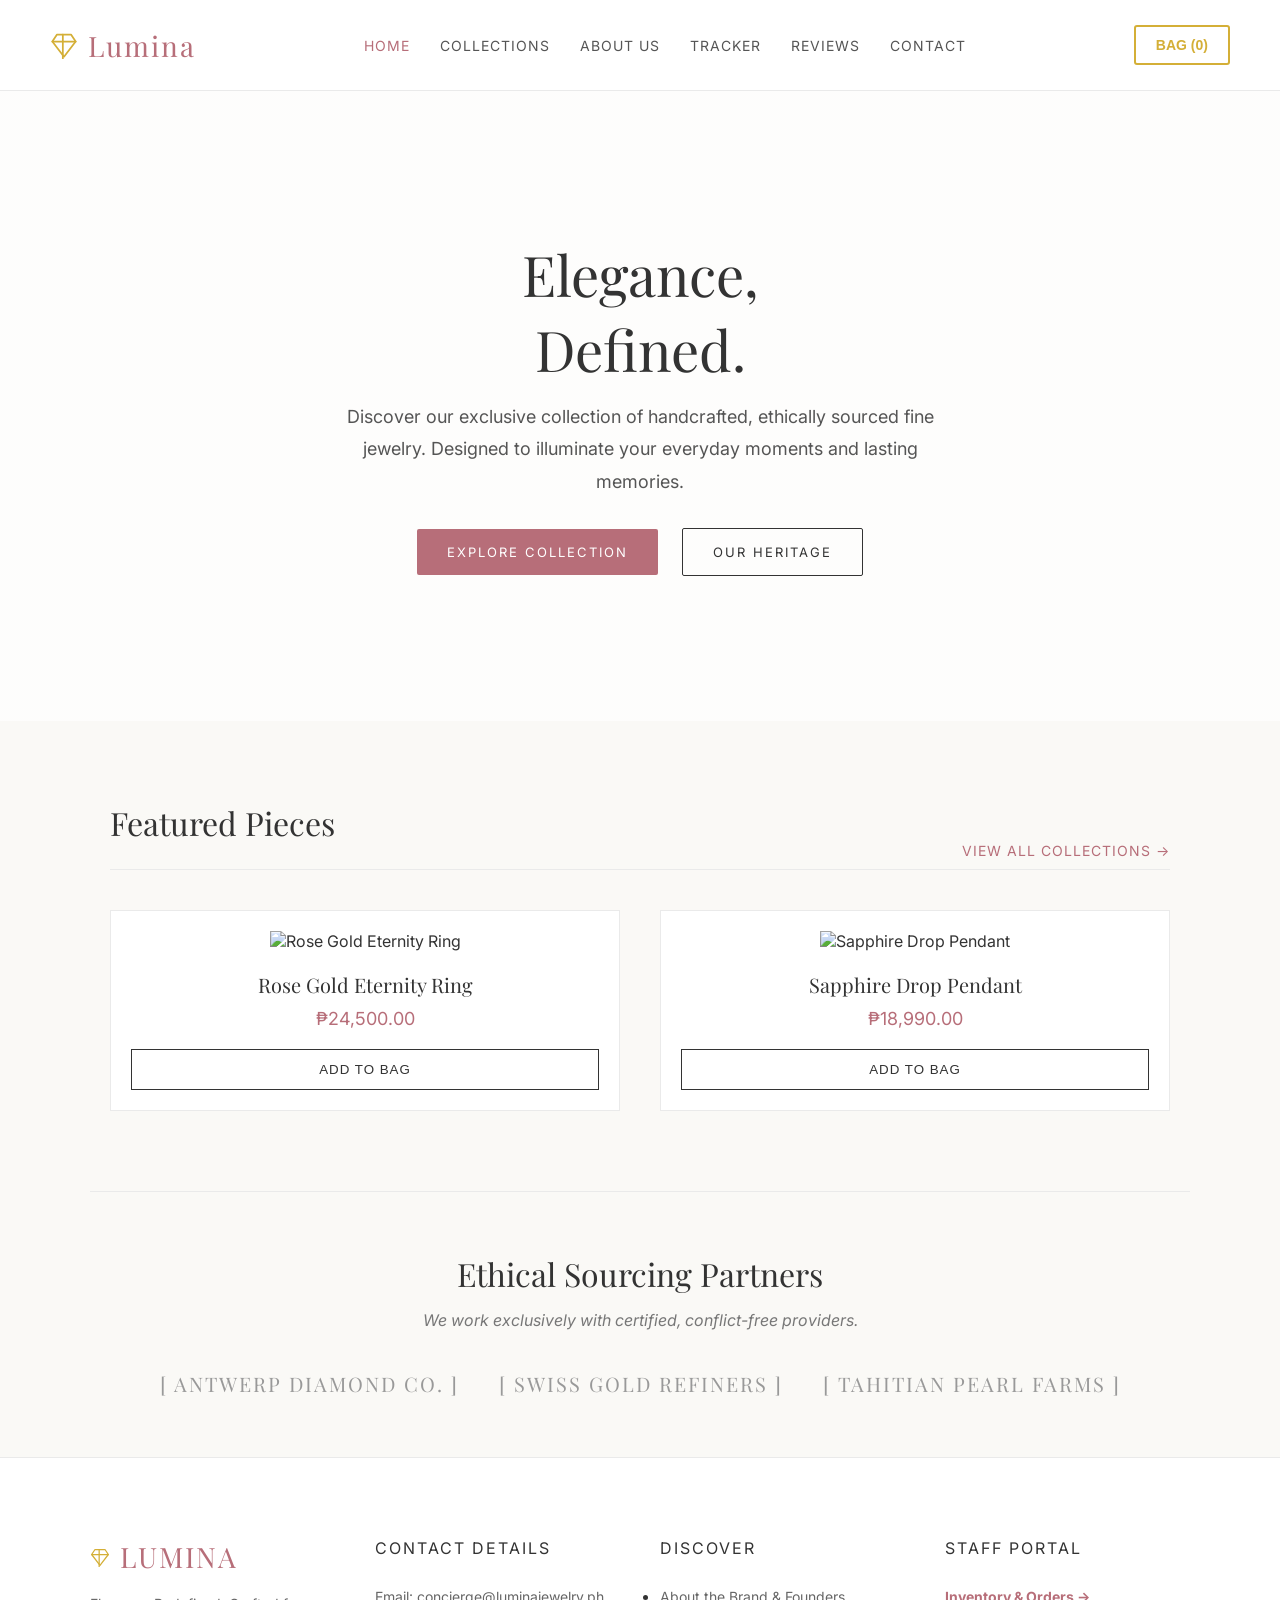
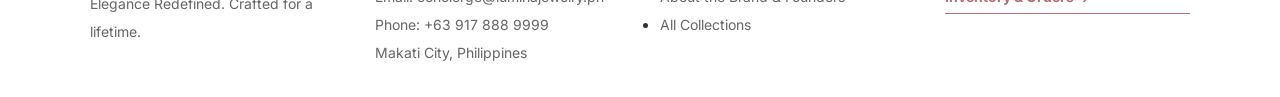
==== commit bad56a96: "Update index.html" ====
--- a/index.html
+++ b/index.html
@@ -22,8 +22,8 @@
             Lumina
         </div>
         <nav>
-           <ul class="nav-links">
-                <li><a href="index.html">Home</a></li>
+            <ul class="nav-links">
+                <li><a href="index.html" style="color: #b76e79;">Home</a></li>
                 <li><a href="products.html">Collections</a></li>
                 <li><a href="about.html">About us</a></li>
                 <li><a href="tracker.html">Tracker</a></li>
@@ -86,39 +86,6 @@
         </div>
     </section>
 
-    <section class="order-tracking">
-        <div class="tracking-box">
-            <h2>Track Your Package</h2>
-            <p>Enter your order number to track your jewelry's journey.</p>
-            <form id="trackingForm" class="tracking-form">
-                <input type="text" placeholder="e.g., LUM-987654321" required>
-                <button type="submit" class="btn primary-btn">Track Order</button>
-            </form>
-        </div>
-    </section>
-
-    <section class="reviews">
-        <h2>Client Testimonials</h2>
-        <div class="review-grid" id="dynamicReviewGrid"></div>
-
-        <div class="review-form-container">
-            <h3>Leave a Review</h3>
-            <form id="reviewForm" class="review-form">
-                <input type="text" id="reviewName" placeholder="Your Name" required>
-                <select id="reviewRating" required>
-                    <option value="5">⭐⭐⭐⭐⭐ - Stunning!</option>
-                    <option value="4">⭐⭐⭐⭐ - Beautiful</option>
-                    <option value="3">⭐⭐⭐ - Good</option>
-                </select>
-                <textarea id="reviewText" rows="3" placeholder="Tell us about your piece..." required></textarea>
-                <button type="submit" class="btn primary-btn">Submit Review</button>
-            </form>
-            <div id="reviewSuccessMessage" style="display: none; color: #b76e79; text-align: center; margin-top: 15px; font-weight: bold;">
-                Thank you for your feedback! Your review has been posted.
-            </div>
-        </div>
-    </section>
-
     <section class="suppliers">
         <h2>Ethical Sourcing Partners</h2>
         <p>We work exclusively with certified, conflict-free providers.</p>
--- a/style.css
+++ b/style.css
@@ -1,350 +1,205 @@
-@import url('https://fonts.googleapis.com/css2?family=Playfair+Display:ital,wght@0,400;0,600;1,400&family=Lato:wght@300;400&display=swap');
+@import url('https://fonts.googleapis.com/css2?family=Playfair+Display:ital,wght@0,400;0,600;1,400&family=Inter:wght@300;400;500&display=swap');
 
 /* =========================================
-   GENERAL RESET & LUXURY TYPOGRAPHY
+   1. LUMINA JEWELRY | GLOBAL STYLES
    ========================================= */
-* { 
-    margin: 0; 
-    padding: 0; 
-    box-sizing: border-box; 
-}
+* { margin: 0; padding: 0; box-sizing: border-box; }
 
 body { 
-    background-color: #FAFAFA; /* Pearl White */
-    color: #333333; /* Soft Onyx */
-    font-family: 'Lato', sans-serif; 
+    background-color: #faf9f6; /* Soft cream/pearl background */
+    color: #333333; 
+    font-family: 'Inter', 'Helvetica Neue', Arial, sans-serif; 
 }
 
 h1, h2, h3, .logo {
-    font-family: 'Playfair Display', serif;
-}
+    font-family: 'Playfair Display', Georgia, serif; 
+    font-weight: 400;
+}
+
+/* --- HEADER --- */
+header { 
+    display: flex; justify-content: space-between; align-items: center; 
+    padding: 25px 50px; background-color: #ffffff; 
+    border-bottom: 1px solid #eaeaea; 
+}
+.logo { font-size: 28px; color: #b76e79; letter-spacing: 2px;}
+.nav-links { list-style: none; display: flex; gap: 30px; }
+.nav-links a { color: #555; text-decoration: none; font-size: 14px; text-transform: uppercase; letter-spacing: 1px; transition: 0.3s;}
+.nav-links a:hover { color: #b76e79; }
+
+/* The Yellow Basket */
+.yellow-basket { 
+    background-color: transparent; color: #D4AF37; 
+    border: 2px solid #D4AF37; padding: 10px 20px; border-radius: 3px; 
+    cursor: pointer; font-size: 14px; text-transform: uppercase; font-weight: bold; transition: 0.3s; 
+}
+.yellow-basket:hover { background-color: #D4AF37; color: #ffffff; }
+
+/* --- HERO CTA --- */
+.hero {
+    height: 70vh; display: flex; align-items: center; justify-content: center; text-align: center;
+    background: linear-gradient(rgba(255,255,255,0.7), rgba(255,255,255,0.7)), url('https://images.unsplash.com/photo-1515562141207-7a88fb7ce338?auto=format&fit=crop&w=1920&q=80');
+    background-size: cover; background-position: center;
+}
+.hero-text h1 { font-size: 56px; margin-bottom: 15px; color: #333; }
+.hero-text p { font-size: 18px; max-width: 600px; margin: 0 auto 30px; color: #555; line-height: 1.8; }
+
+.btn { padding: 15px 30px; text-decoration: none; font-size: 13px; text-transform: uppercase; letter-spacing: 2px; border-radius: 2px; cursor: pointer; border: none; transition: 0.3s; margin: 0 10px; display: inline-block;}
+.primary-btn { background-color: #b76e79; color: #fff; }
+.primary-btn:hover { background-color: #333; }
+.secondary-btn { background-color: transparent; border: 1px solid #333; color: #333; }
+.secondary-btn:hover { background-color: #333; color: #fff; }
+
+/* --- SECTION WRAPPERS --- */
+.featured-products, .order-tracking, .reviews, .suppliers { max-width: 1100px; margin: 80px auto; padding: 0 20px; }
+.section-header { display: flex; justify-content: space-between; align-items: flex-end; margin-bottom: 40px; border-bottom: 1px solid #eaeaea; padding-bottom: 10px; }
+.section-header h2, .reviews h2, .suppliers h2, .order-tracking h2 { font-size: 32px; color: #333; margin-bottom: 15px;}
+.view-all { color: #b76e79; text-decoration: none; font-size: 14px; text-transform: uppercase; letter-spacing: 1px;}
+
+/* --- PRODUCT GRID --- */
+.product-grid { display: grid; grid-template-columns: repeat(auto-fit, minmax(300px, 1fr)); gap: 40px; }
+.product-card { text-align: center; background: #fff; padding: 20px; border: 1px solid #eaeaea; transition: 0.4s; }
+.product-card:hover { box-shadow: 0 15px 30px rgba(0,0,0,0.05); transform: translateY(-5px); }
+.product-img { width: 100%; height: 300px; object-fit: cover; margin-bottom: 20px; }
+.product-card h3 { font-size: 20px; margin-bottom: 10px; }
+.product-card .price { font-size: 18px; color: #b76e79; margin-bottom: 20px; }
+
+.add-to-cart-btn { width: 100%; background: transparent; color: #333; border: 1px solid #333; padding: 12px; text-transform: uppercase; letter-spacing: 1px; cursor: pointer; transition: 0.3s;}
+.add-to-cart-btn:hover { background: #b76e79; color: #fff; border-color: #b76e79;}
+
+/* --- LUXURY SEARCH BAR --- */
+.search-container { text-align: center; margin-bottom: 50px; }
+.luxury-search { width: 100%; max-width: 500px; padding: 15px 20px; border: 1px solid #eaeaea; border-radius: 30px; font-size: 16px; outline: none; color: #555; background-color: #fff; box-shadow: 0 5px 15px rgba(0,0,0,0.03); transition: all 0.3s ease; }
+.luxury-search:focus { border-color: #D4AF37; box-shadow: 0 5px 20px rgba(212, 175, 55, 0.15); }
+
+/* --- TRACKING & REVIEWS --- */
+.tracking-box, .review-form-container { background: #fff; padding: 50px; text-align: center; border: 1px solid #eaeaea; max-width: 700px; margin: 0 auto; box-shadow: 0 10px 30px rgba(0,0,0,0.02); }
+.tracking-box p { color: #666; margin-bottom: 30px; }
+.tracking-form { display: flex; gap: 15px; }
+.tracking-form input { flex: 1; padding: 15px; border: 1px solid #ccc; outline: none; font-family: inherit; }
+.tracking-form input:focus { border-color: #b76e79; }
+
+.review-form { display: flex; flex-direction: column; gap: 15px; }
+.review-form input, .review-form select, .review-form textarea { width: 100%; padding: 15px; border: 1px solid #ccc; outline: none; font-family: inherit; }
+.review-form input:focus, .review-form select:focus, .review-form textarea:focus { border-color: #b76e79; }
+
+.review-grid { display: grid; grid-template-columns: repeat(auto-fit, minmax(300px, 1fr)); gap: 30px; margin-bottom: 50px;}
+.review-card { background: #fff; padding: 30px; text-align: center; border: 1px solid #eaeaea; font-style: italic; color: #555; line-height: 1.6;}
+.stars { color: #D4AF37; margin-bottom: 15px; letter-spacing: 2px;}
+.review-card h4 { margin-top: 15px; font-style: normal; font-family: 'Inter', sans-serif; font-size: 12px; text-transform: uppercase; letter-spacing: 1px; color: #333;}
+
+/* --- SUPPLIERS --- */
+.suppliers { text-align: center; border-top: 1px solid #eaeaea; padding-top: 60px; margin-bottom: 60px; }
+.suppliers p { color: #777; margin-bottom: 40px; font-style: italic; }
+.supplier-logos { display: flex; justify-content: center; gap: 40px; flex-wrap: wrap; }
+.supplier-logos span { font-size: 20px; font-family: 'Playfair Display', serif; color: #999; transition: 0.3s; cursor: default; text-transform: uppercase; letter-spacing: 2px;}
+.supplier-logos span:hover { color: #b76e79; }
+
+/* --- FOOTER --- */
+footer { background: #ffffff; padding: 80px 50px 30px; border-top: 1px solid #eaeaea; }
+.footer-content { display: grid; grid-template-columns: repeat(auto-fit, minmax(200px, 1fr)); gap: 40px; max-width: 1100px; margin: 0 auto; }
+.footer-column h3 { font-size: 16px; margin-bottom: 25px; text-transform: uppercase; letter-spacing: 2px; color: #333; font-family: 'Inter', sans-serif;}
+.footer-column p, .footer-column a { color: #666; text-decoration: none; line-height: 2; display: block; font-size: 14px;}
+.footer-column a:hover { color: #b76e79; }
+.admin-link { color: #b76e79 !important; font-weight: bold; border-bottom: 1px solid #b76e79; display: inline-block; padding-bottom: 2px;}
+
 
 /* =========================================
-   HEADER & NAVIGATION
+   2. STAFF PORTAL (LUXURY LIGHT THEME)
    ========================================= */
-header { 
-    display: flex; 
-    justify-content: space-between; 
-    align-items: center; 
-    padding: 25px 50px; 
-    background-color: #FFFFFF; 
-    border-bottom: 1px solid #EAEAEA;
-    box-shadow: 0 2px 10px rgba(0,0,0,0.02);
-    position: relative; /* Fixes overlap */
-}
-
-.logo { 
-    font-size: 28px; 
-    font-weight: 600; 
-    letter-spacing: 2px; 
-    color: #111;
-    text-transform: uppercase;
-}
-
-.nav-links { 
-    list-style: none; 
-    display: flex; 
-    gap: 30px; 
-}
-
-.nav-links a { 
-    color: #555555; 
-    text-decoration: none; 
-    font-size: 13px;
-    letter-spacing: 2px;
-    text-transform: uppercase;
-    transition: color 0.3s ease; 
-}
-
-.nav-links a:hover { 
-    color: #D4AF37; /* Luxury Gold */
-}
-
-/* The Gold Basket */
-.yellow-basket { 
-    background-color: transparent; 
-    color: #111; 
-    border: none;
-    border-bottom: 1px solid #D4AF37;
-    padding: 5px 0; 
-    cursor: pointer; 
-    font-size: 13px; 
-    font-family: 'Lato', sans-serif;
-    text-transform: uppercase;
-    letter-spacing: 1px;
-    transition: all 0.4s ease; 
-}
-
-.yellow-basket:hover { 
-    color: #D4AF37; 
-}
-
+.admin-body { margin: 0; padding: 0; height: 100vh; overflow: hidden; background-color: #faf9f6; color: #333; font-family: 'Inter', sans-serif; }
+.admin-container { display: flex; height: 100vh; }
+
+/* Sidebar */
+.admin-sidebar { width: 260px; background-color: #ffffff; border-right: 1px solid #eaeaea; display: flex; flex-direction: column; box-shadow: 2px 0 15px rgba(0,0,0,0.02); z-index: 10; }
+.admin-logo { padding: 30px 20px; font-size: 18px; font-weight: bold; letter-spacing: 2px; border-bottom: 1px solid #eaeaea; color: #b76e79; text-transform: uppercase; font-family: 'Playfair Display', serif;}
+.admin-nav { list-style: none; padding: 20px 0; margin: 0; }
+.admin-nav li a { display: flex; align-items: center; gap: 15px; padding: 15px 25px; color: #666; text-decoration: none; transition: 0.3s; border-left: 3px solid transparent; font-size: 14px; font-weight: 500;}
+.admin-nav li a:hover, .admin-nav li a.active { background-color: #faf9f6; color: #b76e79; border-left: 3px solid #b76e79; }
+
+/* Main Content */
+.admin-main { flex: 1; overflow-y: auto; padding: 40px 50px; background-color: #faf9f6;}
+.admin-header { display: flex; justify-content: space-between; align-items: center; margin-bottom: 40px; padding-bottom: 20px; border-bottom: 1px solid #eaeaea; }
+.admin-header h2 { color: #333; font-family: 'Playfair Display', serif; font-size: 28px;}
+.admin-user span { color: #888; font-size: 14px; font-weight: 500;}
+
+/* Stats Grid */
+.stats-grid { display: grid; grid-template-columns: repeat(auto-fit, minmax(200px, 1fr)); gap: 25px; margin-bottom: 40px; }
+.stat-card { background-color: #ffffff; border: 1px solid #eaeaea; padding: 30px; border-radius: 8px; box-shadow: 0 4px 15px rgba(0,0,0,0.02); position: relative; overflow: hidden;}
+.stat-card::before { content: ''; position: absolute; top: 0; left: 0; width: 100%; height: 4px; background: #D4AF37; }
+.stat-card.warning::before { background: #b76e79; }
+.stat-card h3 { font-size: 12px; color: #888; text-transform: uppercase; letter-spacing: 1px; margin-bottom: 15px; font-family: 'Inter', sans-serif;}
+.stat-number { font-size: 36px; font-weight: bold; color: #333; font-family: 'Playfair Display', serif;}
+
+/* Table Section */
+.inventory-section { background-color: #ffffff; border: 1px solid #eaeaea; border-radius: 8px; padding: 30px; box-shadow: 0 4px 15px rgba(0,0,0,0.02);}
+.table-header { display: flex; justify-content: space-between; align-items: center; margin-bottom: 25px; }
+.table-header h3 { color: #333; font-family: 'Playfair Display', serif; font-size: 22px; font-weight: 400;}
+.table-responsive { overflow-x: auto; }
+
+.inventory-table { width: 100%; border-collapse: collapse; text-align: left; }
+.inventory-table th { color: #999; font-size: 11px; text-transform: uppercase; letter-spacing: 1px; padding: 15px 15px 15px 0; border-bottom: 1px solid #eaeaea; font-family: 'Inter', sans-serif; font-weight: 600;}
+.inventory-table td { padding: 15px 15px 15px 0; border-bottom: 1px solid #f5f5f5; color: #555; font-size: 14px; font-family: 'Inter', sans-serif;}
+.inventory-table tbody tr:hover td { background-color: #faf9f6; }
+
+/* Elegant Badges */
+.status-badge { padding: 6px 12px; border-radius: 4px; font-size: 11px; font-weight: 600; text-transform: uppercase; letter-spacing: 1px; }
+.in-stock { background-color: #edf7ed; color: #2e7d32; }
+.low-stock { background-color: #fff4e5; color: #ed6c02; }
+.out-stock { background-color: #fdeded; color: #d32f2f; }
+
+/* Actions */
+.action-btn { background: transparent; border: none; color: #999; cursor: pointer; font-size: 16px; transition: 0.3s; padding: 5px; }
+.action-btn:hover { color: #b76e79 !important; transform: scale(1.1); } 
+
+/* Security Overlay (Light Theme) */
+.login-overlay { position: fixed; top: 0; left: 0; width: 100%; height: 100%; background: rgba(250, 249, 246, 0.9); backdrop-filter: blur(8px); display: flex; justify-content: center; align-items: center; z-index: 9999; }
+.login-box { background: #ffffff; padding: 50px; border-radius: 8px; border: 1px solid #eaeaea; text-align: center; max-width: 400px; width: 90%; box-shadow: 0 20px 50px rgba(0,0,0,0.05); }
+.login-box .logo { color: #333; font-family: 'Playfair Display', serif;}
+.login-box p { color: #666; margin-bottom: 25px; font-size: 14px; font-family: 'Inter', sans-serif;}
+.login-box input { width: 100%; padding: 15px; background: #faf9f6; border: 1px solid #ddd; color: #333; border-radius: 4px; font-size: 16px; text-align: center; outline: none; letter-spacing: 5px; transition: 0.3s;}
+.login-box input:focus { border-color: #D4AF37; background: #fff; box-shadow: 0 0 0 3px rgba(212, 175, 55, 0.1);}
 /* =========================================
-   HERO SECTION (SPLIT EDITORIAL DESIGN)
+   3. ABOUT & CONTACT PAGE STYLING
    ========================================= */
-.hero {
-    height: 88vh; 
-    display: flex;
-    align-items: center;
-    justify-content: space-between;
-    background-color: #FAFAFA;
-    padding: 0; /* Removing padding so the image bleeds to the edge */
-}
-
-.hero-text {
-    width: 50%;
-    padding: 0 8%;
-    text-align: left;
-    opacity: 0;
-    animation: slideRight 1.2s ease forwards;
-}
-
-.hero-image {
-    width: 50%;
-    height: 100%;
-    /* Stunning crisp jewelry image, no fade */
-    background: url('https://images.unsplash.com/photo-1515562141207-7a88fb7ce338?auto=format&fit=crop&w=1920&q=80') center/cover no-repeat;
-    opacity: 0;
-    animation: slideLeft 1.2s ease forwards;
-}
-
-.hero-text h1 { 
-    font-size: 68px; /* Massive editorial font */
-    margin-bottom: 20px; 
-    color: #111;
-    line-height: 1.1;
-}
-
-.hero-text p { 
-    font-size: 16px; 
-    margin-bottom: 40px; 
-    color: #555; 
-    line-height: 1.8; 
-    max-width: 450px;
-}
-
-.cta-buttons {
-    display: flex;
-    gap: 20px;
-}
-
-.btn { 
-    padding: 14px 35px; 
-    text-decoration: none; 
-    font-size: 11px;
-    text-transform: uppercase;
-    letter-spacing: 3px;
-    margin: 0; /* Resetting margin for the flex layout */
-    display: inline-block; 
-    cursor: pointer; 
-    border: 1px solid #111; 
-    transition: all 0.4s ease;
-}
-
-/* Custom Sliding Animations */
-@keyframes slideRight {
-    from { opacity: 0; transform: translateX(-40px); }
-    to { opacity: 1; transform: translateX(0); }
-}
-
-@keyframes slideLeft {
-    from { opacity: 0; transform: translateX(40px); }
-    to { opacity: 1; transform: translateX(0); }
-}
-
-/* =========================================
-   "LOOKBOOK" COLLECTION LAYOUT
-   ========================================= */
-.shop-container { max-width: 1000px; margin: 60px auto; padding: 20px; }
-
-.product-grid { 
-    display: flex; 
-    flex-direction: column; 
-    gap: 80px; 
-}
-
-.product-card { 
-    display: flex;
-    flex-direction: row;
-    align-items: center;
-    background-color: transparent; 
-    border: none;
-    border-bottom: 1px solid #EAEAEA;
-    padding-bottom: 50px;
-    gap: 50px;
-    opacity: 0; 
-    animation: fadeUp 0.8s ease forwards;
-}
-
-.product-card:nth-child(1) { animation-delay: 0.1s; }
-.product-card:nth-child(2) { animation-delay: 0.2s; }
-.product-card:nth-child(3) { animation-delay: 0.3s; }
-.product-card:nth-child(4) { animation-delay: 0.4s; }
-.product-card:nth-child(5) { animation-delay: 0.5s; }
-
-.product-img {
-    width: 50%;
-    height: 450px; 
-    object-fit: cover;
-    border-radius: 4px;
-    box-shadow: 0 10px 30px rgba(0,0,0,0.05);
-}
-
-.product-info {
-    width: 50%;
-    text-align: left;
-    display: flex;
-    flex-direction: column;
-}
-
-.product-info h3 { margin-bottom: 15px; font-size: 32px; color: #111; }
-.product-info .category { font-size: 12px; color: #D4AF37; margin-bottom: 25px; text-transform: uppercase; letter-spacing: 3px; }
-.product-info .desc { font-size: 15px; color: #555; margin-bottom: 35px; line-height: 1.8; }
-.product-info .price { font-size: 24px; font-weight: 600; margin-bottom: 35px; color: #111; }
-
-.bag-btn {
-    align-self: flex-start;
-    background: transparent;
-    color: #111;
-    border: 1px solid #111;
-    padding: 15px 35px;
-    font-size: 11px;
-    text-transform: uppercase;
-    letter-spacing: 3px;
-    cursor: pointer;
-    transition: all 0.4s ease;
-}
-
-.bag-btn:hover { background: #111; color: #FFF; border-color: #111; }
-
-
-/* =========================================
-   ATELIER (ABOUT) PAGE
-   ========================================= */
-.about-container { max-width: 900px; margin: 80px auto; padding: 20px; text-align: center; }
-.company-info h1 { margin-bottom: 30px; color: #111; font-size: 48px; letter-spacing: 2px; }
-.company-info > p { color: #555; line-height: 2; margin: 0 auto 80px; max-width: 700px; font-size: 16px; font-weight: 300; }
-
-.mission-vision { display: flex; gap: 60px; margin-bottom: 100px; text-align: left; }
-.mission-vision .card { background: transparent; padding: 0; border: none; border-top: 1px solid #D4AF37; padding-top: 30px; flex: 1; box-shadow: none; }
-.mission-vision h2 { color: #111; margin-bottom: 20px; font-size: 28px; }
-.mission-vision p { color: #555; line-height: 1.8; font-size: 15px; }
-
-.team-section { margin-bottom: 100px; }
-.team-section h2 { margin-bottom: 60px; font-size: 36px; color: #111; letter-spacing: 1px; }
-
-/* Horizontal Artisan Layout */
-.hierarchy { 
-    display: flex; 
-    flex-direction: row; 
-    justify-content: center; 
-    align-items: flex-start; 
-    gap: 80px; 
-    flex-wrap: wrap; 
-}
-
-.tier { 
-    display: contents; 
-}
-
-.team-member { 
-    background: transparent; 
-    padding: 0; 
-    border: none; 
-    text-align: center; 
-    min-width: 200px; 
-    box-shadow: none; 
-    transition: transform 0.4s ease; 
-}
-.team-member:hover { transform: translateY(-5px); }
-
-/* High-Fashion Grayscale Effect */
-.team-img { 
-    width: 160px; 
-    height: 160px; 
-    border-radius: 50%; 
-    object-fit: cover; 
-    border: none; 
-    box-shadow: 0 15px 35px rgba(0,0,0,0.08); 
-    margin-bottom: 25px; 
-    filter: grayscale(100%); 
-    transition: all 0.5s ease; 
-}
-.team-member:hover .team-img { filter: grayscale(0%); box-shadow: 0 20px 40px rgba(212, 175, 55, 0.3); }
-
-.team-member h3 { margin-bottom: 8px; font-size: 22px; color: #111; }
-.team-member .role { color: #D4AF37; font-size: 11px; text-transform: uppercase; letter-spacing: 2px; }
-
-/* Suppliers */
-.suppliers-section { border-top: 1px solid #EAEAEA; border-bottom: 1px solid #EAEAEA; padding: 60px 0; background: transparent; }
-.suppliers-section h2 { margin-bottom: 40px; font-size: 28px; color: #111; text-transform: uppercase; letter-spacing: 4px; }
-.suppliers-section ul { list-style: none; display: flex; flex-wrap: wrap; justify-content: center; gap: 40px; }
-.suppliers-section li { color: #777; font-size: 12px; text-transform: uppercase; letter-spacing: 3px; transition: color 0.3s ease; }
-.suppliers-section li:hover { color: #D4AF37; }
-
-/* =========================================
-   CONCIERGE (CONTACT) PAGE
-   ========================================= */
-.contact-container { max-width: 1000px; margin: 60px auto; padding: 20px; text-align: center; }
-.contact-info h2, .contact-form-container h2 { margin-bottom: 20px; color: #111; font-size: 32px; }
-.contact-info p { color: #555; line-height: 1.8; margin-bottom: 40px; }
-.contact-wrapper { display: flex; gap: 50px; flex-wrap: wrap; text-align: left; }
-.contact-info, .contact-form-container { background-color: #FFF; padding: 40px; border: 1px solid #EAEAEA; flex: 1; box-shadow: 0 5px 15px rgba(0,0,0,0.02); }
-.contact-form .form-group { margin-bottom: 25px; }
-.contact-form label { display: block; margin-bottom: 10px; color: #555; font-size: 12px; text-transform: uppercase; letter-spacing: 1px; }
-.contact-form input, .contact-form select, .contact-form textarea { width: 100%; padding: 15px; background-color: #FAFAFA; border: 1px solid #EAEAEA; color: #333; font-family: 'Lato', sans-serif; outline: none; transition: border 0.3s ease; }
-.contact-form input:focus, .contact-form select:focus, .contact-form textarea:focus { border-color: #D4AF37; }
-
-/* =========================================
-   SEARCH BAR & UTILITIES
-   ========================================= */
-.search-container input { padding: 12px 20px; width: 100%; max-width: 400px; border: 1px solid #EAEAEA; background-color: #FAFAFA; color: #333; outline: none; }
-
+.page-container { max-width: 1100px; margin: 0 auto; padding: 40px 20px; }
+.page-header { text-align: center; margin-bottom: 60px; }
+.page-header h1 { font-size: 46px; color: #333; margin-bottom: 20px; }
+.page-header p { font-size: 18px; color: #666; max-width: 700px; margin: 0 auto; line-height: 1.8; }
+
+/* About Page Specifics */
+.story-content { display: flex; gap: 50px; align-items: center; margin-bottom: 80px; }
+.story-text { flex: 1; }
+.story-text h2 { font-size: 32px; margin-bottom: 20px; color: #D4AF37; }
+.story-text p { color: #555; line-height: 1.8; margin-bottom: 20px; font-size: 16px; }
+.story-image { flex: 1; max-width: 500px; border-radius: 4px; box-shadow: 0 20px 40px rgba(0,0,0,0.08); }
+
+.leadership-section { text-align: center; border-top: 1px solid #eaeaea; padding-top: 60px; margin-bottom: 60px; }
+.leadership-section h2 { font-size: 32px; margin-bottom: 40px; }
+.team-grid { display: flex; justify-content: center; gap: 40px; flex-wrap: wrap; }
+.team-card { background: #fff; border: 1px solid #eaeaea; padding: 30px; width: 300px; text-align: center; transition: 0.3s; }
+.team-card:hover { transform: translateY(-5px); box-shadow: 0 15px 30px rgba(0,0,0,0.05); }
+.team-card img { width: 160px; height: 160px; object-fit: cover; border-radius: 50%; border: 3px solid #f0e6d2; margin-bottom: 20px; }
+.team-card h3 { font-size: 20px; color: #333; margin-bottom: 5px; }
+.team-card .role { color: #b76e79; font-size: 14px; text-transform: uppercase; letter-spacing: 1px; font-weight: bold;}
+
+/* Contact Page Specifics */
+.contact-wrapper { display: flex; gap: 50px; flex-wrap: wrap; }
+.contact-info, .contact-form-container { flex: 1; min-width: 300px; background: #fff; padding: 40px; border: 1px solid #eaeaea; }
+.contact-info h2, .contact-form-container h2 { font-size: 26px; margin-bottom: 25px; color: #D4AF37; }
+.contact-info p { color: #555; line-height: 1.6; font-size: 16px; }
+.contact-form { display: flex; flex-direction: column; gap: 20px; }
+.contact-form input, .contact-form select, .contact-form textarea { width: 100%; padding: 15px; border: 1px solid #ccc; outline: none; font-family: inherit; font-size: 15px; }
+.contact-form input:focus, .contact-form select:focus, .contact-form textarea:focus { border-color: #b76e79; }
+
+/* Responsive adjustments */
+@media (max-width: 768px) {
+    .story-content { flex-direction: column; }
+    .story-image { max-width: 100%; }
+    header { flex-direction: column; gap: 20px; }
+}
+/* --- PREMIUM ANIMATIONS --- */
 @keyframes fadeUp {
     from { opacity: 0; transform: translateY(30px); }
     to { opacity: 1; transform: translateY(0); }
 }
-
-/* Snipcart Light Theme */
-#snipcart {
-    --bgColor-default: #FFFFFF; 
-    --bgColor-alt: #FAFAFA;
-    --color-default: #333333;
-    --color-alt: #777777;
-    --color-icon: #D4AF37;
-    --color-brand: #D4AF37;
-    --color-link: #D4AF37;
-    --color-buttonPrimary: #111111;
-    --color-buttonPrimary-hover: #D4AF37;
-    --color-buttonPrimary-text: #FFFFFF; 
-    --borderColor-default: #EEEEEE;
-}
-
-/* =========================================
-   MOBILE RESPONSIVENESS
-   ========================================= */
-@media (max-width: 768px) {
-    header { flex-direction: column; padding: 20px; gap: 15px; text-align: center; }
-    .nav-links { flex-wrap: wrap; justify-content: center; gap: 15px; }
-    
-    /* Hero Mobile Fix */
-    .hero { flex-direction: column-reverse; height: auto; }
-    .hero-text { width: 100%; padding: 60px 20px; text-align: center; }
-    .hero-text h1 { font-size: 42px; }
-    .hero-text p { margin: 0 auto 30px; }
-    .cta-buttons { justify-content: center; flex-direction: column; }
-    .hero-image { width: 100%; height: 400px; }
-    
-    /* Lookbook Mobile */
-    .product-card { flex-direction: column; gap: 30px; text-align: center; }
-    .product-img { width: 100%; height: 350px; }
-    .product-info { width: 100%; text-align: center; align-items: center; }
-    .bag-btn { align-self: center; }
-    
-    /* About Mobile */
-    .mission-vision { flex-direction: column; gap: 40px; }
-    .hierarchy { gap: 40px; }
-    .suppliers-section ul { flex-direction: column; gap: 20px; }
-    
-    .contact-wrapper { flex-direction: column; }
-}
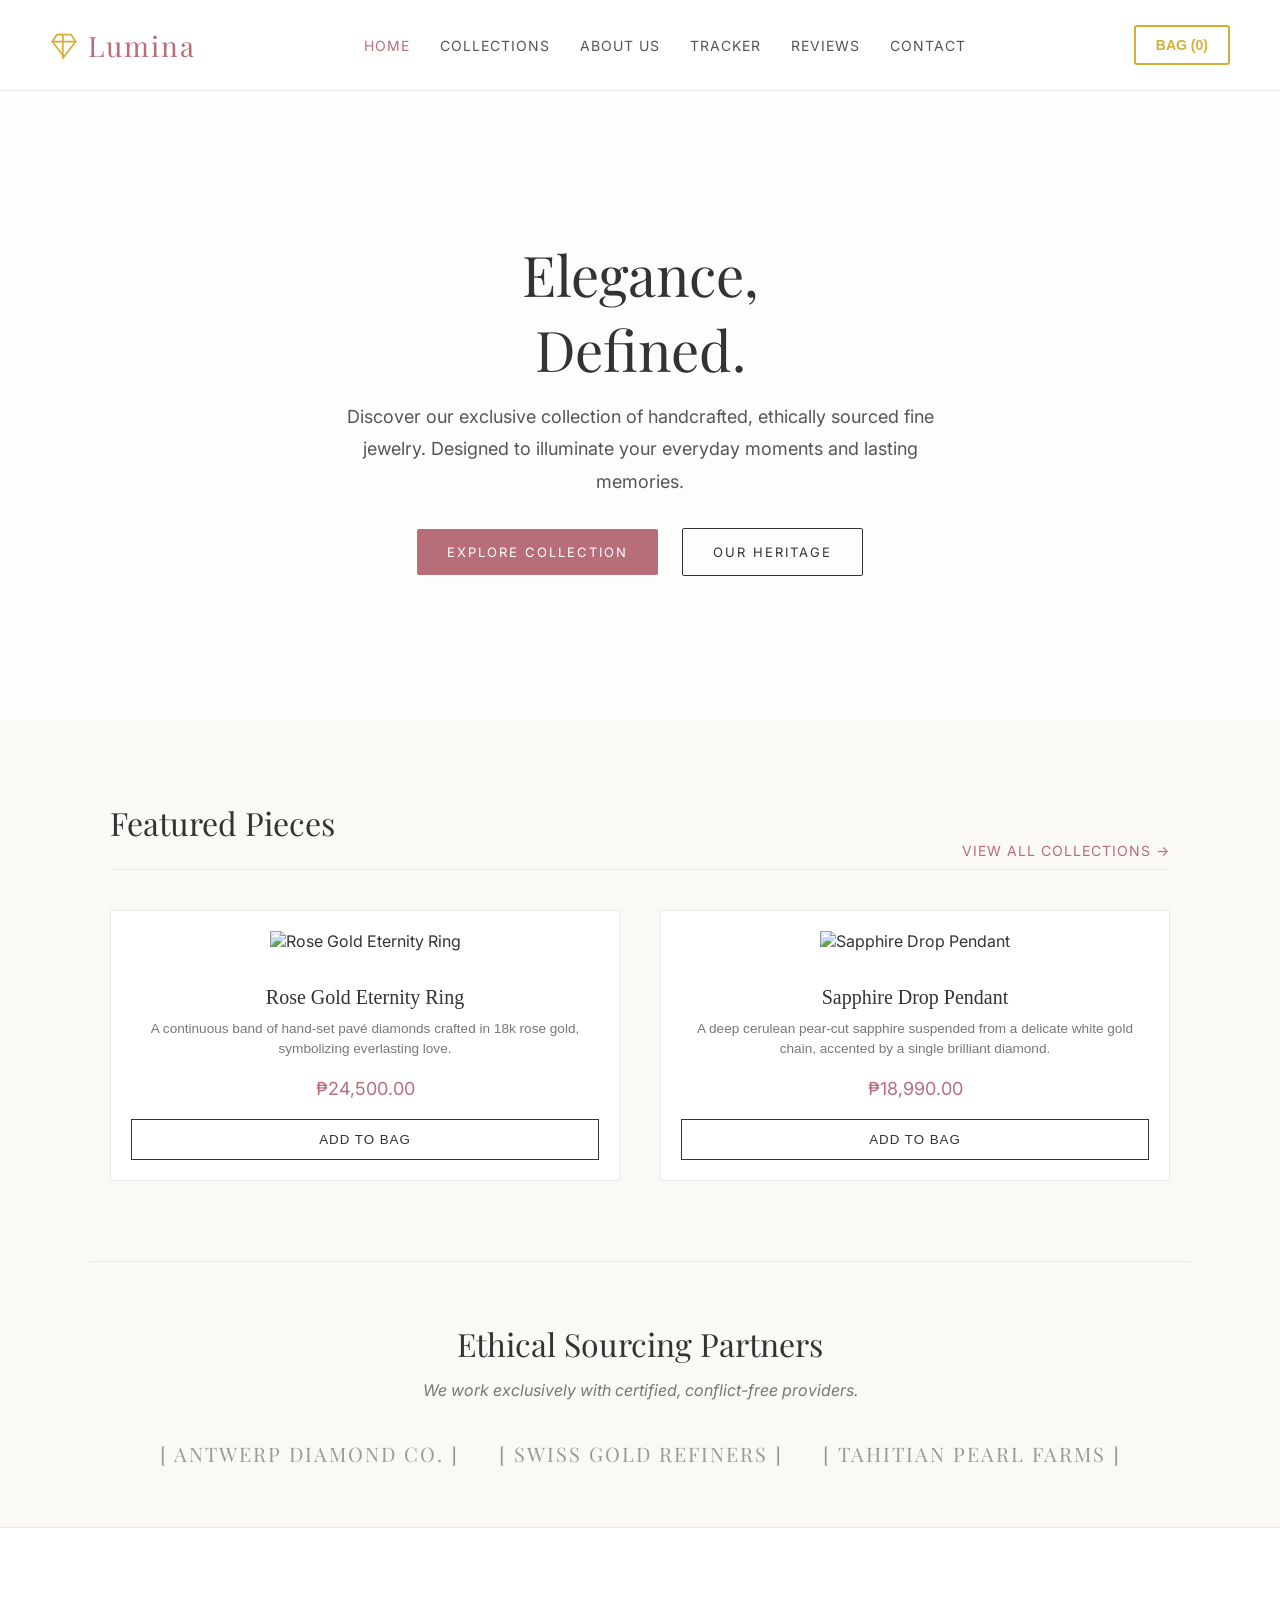
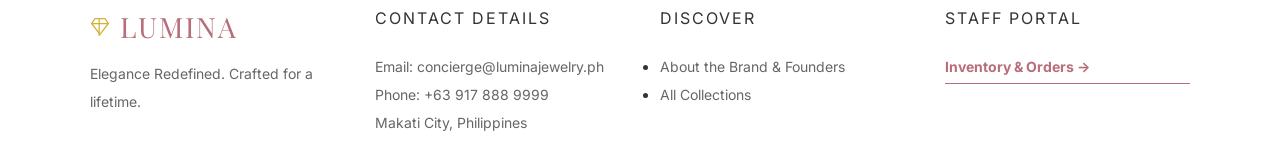
==== commit 1eb84002: "Add product descriptions to featured jewelry Added product descriptions for featured items." ====
--- a/index.html
+++ b/index.html
@@ -48,43 +48,45 @@
         <div class="hero-image"></div>
     </main>
 
-    <section class="featured-products">
-        <div class="section-header">
-            <h2>Featured Pieces</h2>
-            <a href="products.html" class="view-all">View All Collections &rarr;</a>
+   <section class="featured-products">
+    <div class="section-header">
+        <h2>Featured Pieces</h2>
+        <a href="products.html" class="view-all">View All Collections &rarr;</a>
+    </div>
+    <div class="product-grid">
+        
+        <div class="product-card">
+            <img src="https://images.pexels.com/photos/3641056/pexels-photo-3641056.jpeg" alt="Rose Gold Eternity Ring" class="product-img">
+            <h3>Rose Gold Eternity Ring</h3>
+            <p class="product-description">A continuous band of hand-set pavé diamonds crafted in 18k rose gold, symbolizing everlasting love.</p>
+            <p class="price">₱24,500.00</p>
+            <button class="snipcart-add-item add-to-cart-btn"
+                data-item-id="lumina-ring-01"
+                data-item-price="24500.00"
+                data-item-url="https://mrnyub.github.io/lumina-jewerly/index.html"
+                data-item-image="https://images.pexels.com/photos/3641056/pexels-photo-3641056.jpeg"
+                data-item-name="Rose Gold Eternity Ring">
+                Add to Bag
+            </button>
         </div>
-        <div class="product-grid">
-            
-            <div class="product-card">
-                <img src="https://images.pexels.com/photos/3641056/pexels-photo-3641056.jpeg" alt="Rose Gold Eternity Ring" class="product-img">
-                <h3>Rose Gold Eternity Ring</h3>
-                <p class="price">₱24,500.00</p>
-                <button class="snipcart-add-item add-to-cart-btn"
-                  data-item-id="lumina-ring-01"
-                  data-item-price="24500.00"
-                  data-item-url="https://mrnyub.github.io/lumina-jewelry/index.html"
-                  data-item-image="https://images.pexels.com/photos/3641056/pexels-photo-3641056.jpeg"
-                  data-item-name="Rose Gold Eternity Ring">
-                  Add to Bag
-                </button>
-            </div>
 
-            <div class="product-card">
-                <img src="https://images.unsplash.com/photo-1596944924616-7b38e7cfac36?w=600&q=80" alt="Sapphire Drop Pendant" class="product-img">
-                <h3>Sapphire Drop Pendant</h3>
-                <p class="price">₱18,990.00</p>
-                <button class="snipcart-add-item add-to-cart-btn"
-                  data-item-id="lumina-pendant-01"
-                  data-item-price="18990.00"
-                  data-item-url="https://mrnyub.github.io/lumina-jewelry/index.html"
-                  data-item-image="https://images.unsplash.com/photo-1596944924616-7b38e7cfac36?w=600&q=80"
-                  data-item-name="Sapphire Drop Pendant">
-                  Add to Bag
-                </button>
-            </div>
+        <div class="product-card">
+            <img src="https://images.unsplash.com/photo-1596944924616-7b38e7cfac36?w=600&q=80" alt="Sapphire Drop Pendant" class="product-img">
+            <h3>Sapphire Drop Pendant</h3>
+            <p class="product-description">A deep cerulean pear-cut sapphire suspended from a delicate white gold chain, accented by a single brilliant diamond.</p>
+            <p class="price">₱18,990.00</p>
+            <button class="snipcart-add-item add-to-cart-btn"
+                data-item-id="lumina-pendant-01"
+                data-item-price="18990.00"
+                data-item-url="https://mrnyub.github.io/lumina-jewerly/index.html"
+                data-item-image="https://images.unsplash.com/photo-1596944924616-7b38e7cfac36?w=600&q=80"
+                data-item-name="Sapphire Drop Pendant">
+                Add to Bag
+            </button>
+        </div>
 
-        </div>
-    </section>
+    </div>
+</section>
 
     <section class="suppliers">
         <h2>Ethical Sourcing Partners</h2>
--- a/style.css
+++ b/style.css
@@ -174,15 +174,100 @@
 .story-text p { color: #555; line-height: 1.8; margin-bottom: 20px; font-size: 16px; }
 .story-image { flex: 1; max-width: 500px; border-radius: 4px; box-shadow: 0 20px 40px rgba(0,0,0,0.08); }
 
-.leadership-section { text-align: center; border-top: 1px solid #eaeaea; padding-top: 60px; margin-bottom: 60px; }
-.leadership-section h2 { font-size: 32px; margin-bottom: 40px; }
-.team-grid { display: flex; justify-content: center; gap: 40px; flex-wrap: wrap; }
-.team-card { background: #fff; border: 1px solid #eaeaea; padding: 30px; width: 300px; text-align: center; transition: 0.3s; }
-.team-card:hover { transform: translateY(-5px); box-shadow: 0 15px 30px rgba(0,0,0,0.05); }
-.team-card img { width: 160px; height: 160px; object-fit: cover; border-radius: 50%; border: 3px solid #f0e6d2; margin-bottom: 20px; }
-.team-card h3 { font-size: 20px; color: #333; margin-bottom: 5px; }
-.team-card .role { color: #b76e79; font-size: 14px; text-transform: uppercase; letter-spacing: 1px; font-weight: bold;}
-
+.leadership-section {
+    text-align: center;
+    padding: 100px 10%;
+    background-color: var(--pearl);
+}
+
+.leadership-section H2 {
+    font-size: 48px;
+    color: var(--forest);
+    margin-bottom: 70px;
+}
+
+/* 1. Main Container (Still Vertical) */
+.team-grid {
+    display: flex;
+    flex-direction: column; /* Vertical Stacking */
+    align-items: center; /* Centered */
+    gap: 70px; /* Big gap between entries */
+    max-width: 1200px;
+    margin: 0 auto;
+}
+
+/* 2. Team Card Structure */
+.team-card {
+    display: flex;
+    flex-direction: row; /* Layout: Image left, text right */
+    align-items: center;
+    gap: 40px; /* Gap between circle and text */
+    text-align: left; /* Text aligns left */
+    width: 100%;
+    max-width: 700px; /* Keeps the list clean and centered */
+    padding: 20px;
+    transition: all 0.4s ease;
+}
+
+/* Sub-page Hover effect */
+.team-card:hover {
+    transform: translateX(15px); /* Elegant slide effect on sub-page */
+}
+
+/* 3. The CIRCLE FRAME (This FIXES the margins!) */
+.team-card .img-wrapper {
+    /* Explicit, perfectly matching size for the frame */
+    flex: 0 0 180px; /* Do not shrink, do not grow, always be 180px */
+    width: 180px;
+    height: 180px;
+    
+    /* Perfect Circle and Overflow control */
+    border-radius: 50%;
+    overflow: hidden; /* Clips the image inside */
+    
+    /* The consistent frame */
+    border: 3px solid var(--sand); /* Forest for Lumina */
+    padding: 7px; /* Consistent internal padding */
+    background-color: white; /* Clean background */
+    box-shadow: 0 10px 30px rgba(59, 51, 44, 0.08); /* Soft shadow */
+    
+    /* Ensures centering inside the flex row */
+    margin: 0;
+}
+
+/* 4. The IMAGE INSIDE (Perfectly Unified Crop) */
+.team-card .img-wrapper img {
+    width: 100%; /* Spans the wrapper */
+    height: 100%;
+    border-radius: 50%; /* Circle */
+    
+    /* CRITICAL FIX: object-fit + object-position */
+    object-fit: cover; /* Forces the image to fill the 180x180 circle */
+    object-position: center 20%; /* Nudges crop up to keep faces centered */
+    
+    transition: all 0.5s ease;
+}
+
+/* 5. Team Card Text */
+.team-info {
+    flex: 1; /* Takes remaining space */
+}
+
+.team-card h3 {
+    font-family: 'Cormorant Garamond', serif;
+    font-size: 32px;
+    color: var(--forest);
+    margin-bottom: 5px;
+}
+
+.team-card p.role {
+    font-family: 'Montserrat', sans-serif;
+    font-size: 11px;
+    text-transform: uppercase;
+    letter-spacing: 3px;
+    color: var(--sand);
+    font-weight: 600;
+}
 /* Contact Page Specifics */
 .contact-wrapper { display: flex; gap: 50px; flex-wrap: wrap; }
 .contact-info, .contact-form-container { flex: 1; min-width: 300px; background: #fff; padding: 40px; border: 1px solid #eaeaea; }
@@ -203,3 +288,21 @@
     from { opacity: 0; transform: translateY(30px); }
     to { opacity: 1; transform: translateY(0); }
 }
+.product-description {
+    font-family: 'Montserrat', sans-serif;
+    font-size: 0.85rem;
+    color: #777;
+    line-height: 1.5;
+    margin: 10px 15px 15px;
+    height: 3.2em; /* Keeps all cards the same height */
+    overflow: hidden;
+    display: -webkit-box;
+    -webkit-line-clamp: 2; /* Shows only 2 lines then adds ... */
+    -webkit-box-orient: vertical;
+}
+
+.product-card h3 {
+    margin-top: 15px;
+    font-family: 'Cormorant Garamond', serif;
+    font-weight: 500;
+}
